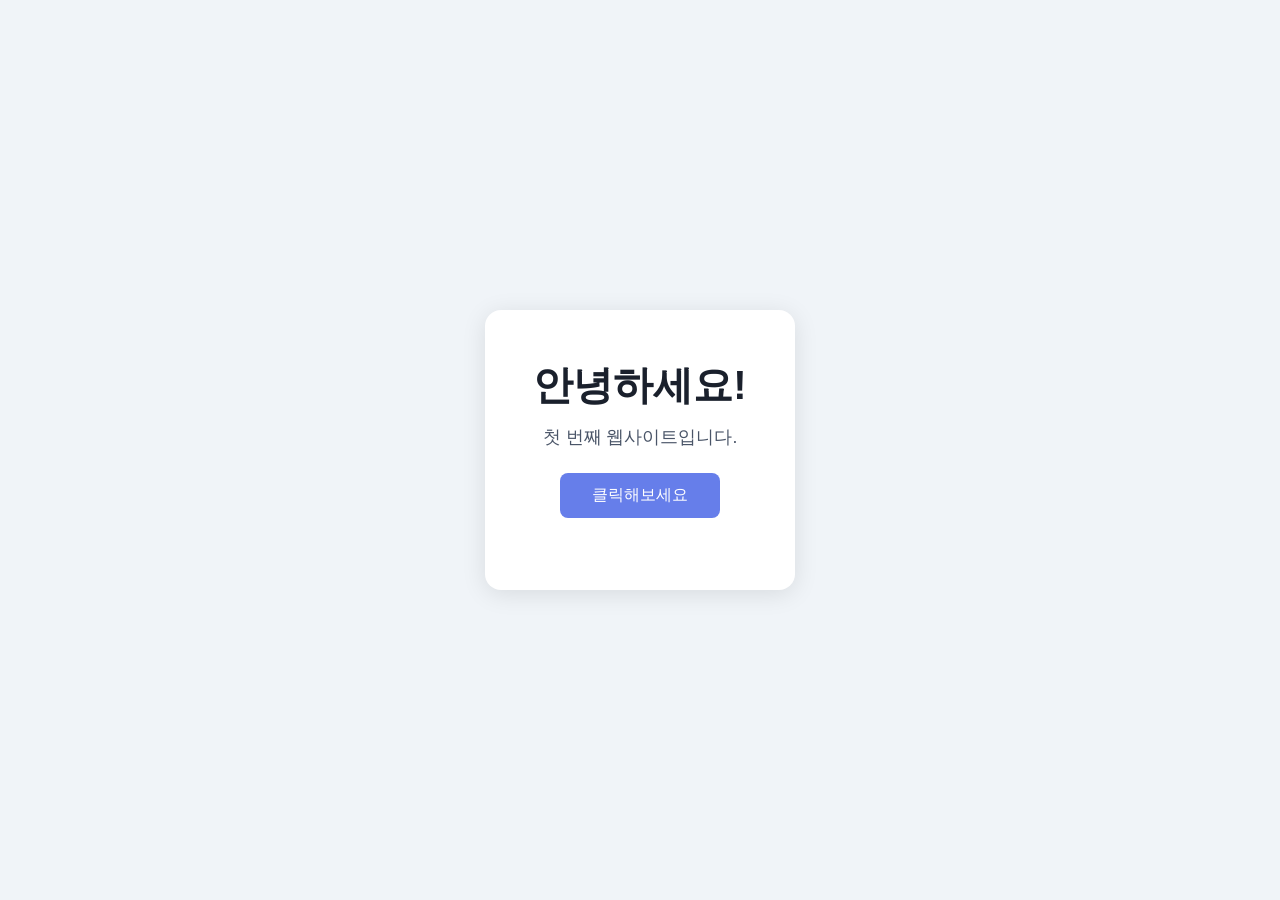
==== index.html @ b3fb1e87 "feat: 첫 번째 웹사이트 생성" ====
<!DOCTYPE html>
<html lang="ko">
<head>
  <meta charset="UTF-8" />
  <meta name="viewport" content="width=device-width, initial-scale=1.0" />
  <title>firstdemo</title>
  <link rel="stylesheet" href="style.css" />
</head>
<body>
  <div class="container">
    <h1>안녕하세요!</h1>
    <p>첫 번째 웹사이트입니다.</p>
    <button id="btn">클릭해보세요</button>
    <p id="message"></p>
  </div>
  <script src="script.js"></script>
</body>
</html>
---- style.css ----
* {
  margin: 0;
  padding: 0;
  box-sizing: border-box;
}

body {
  font-family: 'Segoe UI', sans-serif;
  background: #f0f4f8;
  display: flex;
  justify-content: center;
  align-items: center;
  min-height: 100vh;
}

.container {
  background: white;
  padding: 48px;
  border-radius: 16px;
  box-shadow: 0 4px 24px rgba(0, 0, 0, 0.1);
  text-align: center;
}

h1 {
  font-size: 2.5rem;
  color: #1a202c;
  margin-bottom: 12px;
}

p {
  font-size: 1.1rem;
  color: #4a5568;
  margin-bottom: 24px;
}

button {
  background: #667eea;
  color: white;
  border: none;
  padding: 12px 32px;
  border-radius: 8px;
  font-size: 1rem;
  cursor: pointer;
  transition: background 0.2s;
}

button:hover {
  background: #5a67d8;
}

#message {
  margin-top: 20px;
  font-weight: bold;
  color: #667eea;
}
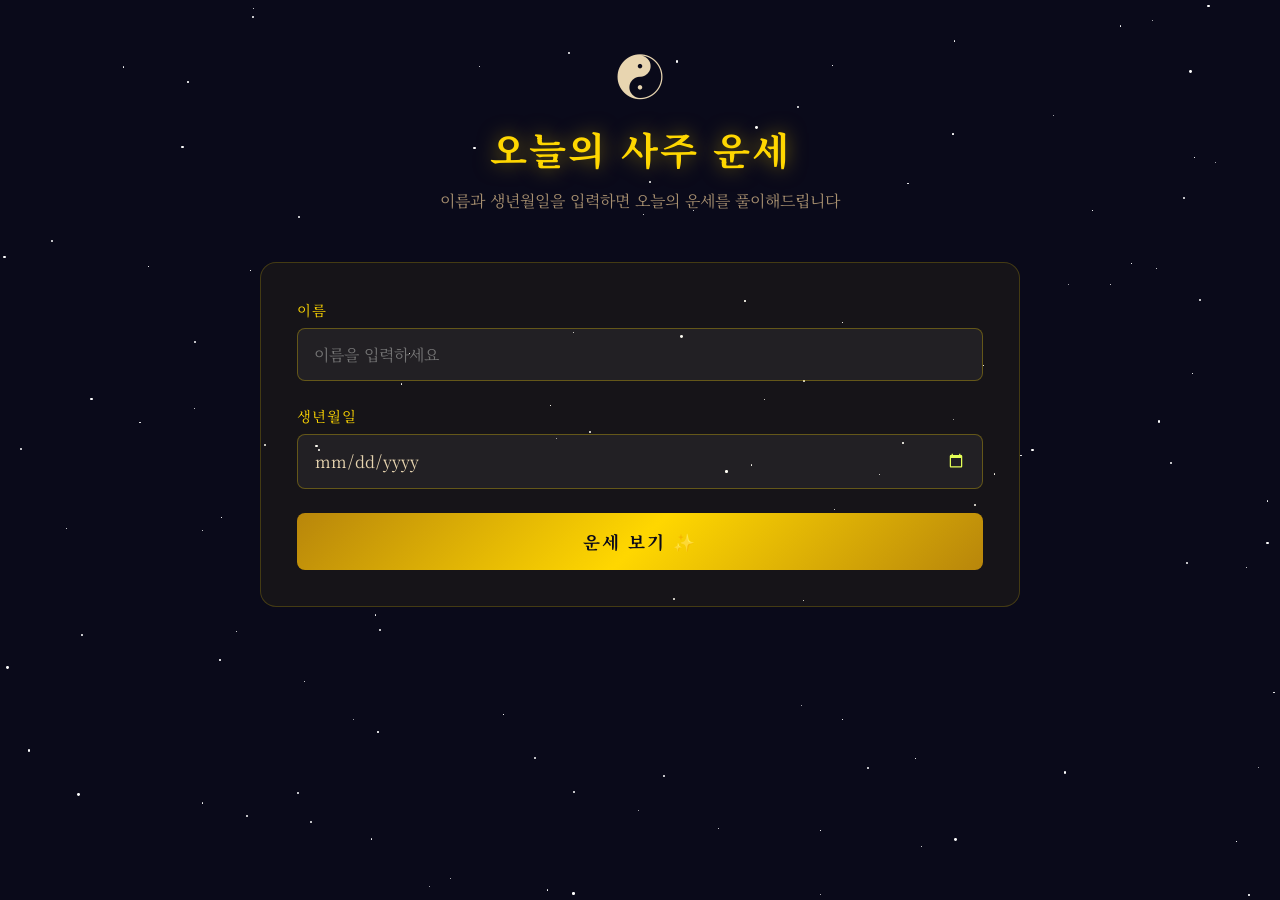
==== commit f41870d5: "feat: 사주 운세 사이트로 변환" ====
--- a/index.html
+++ b/index.html
@@ -3,16 +3,78 @@
 <head>
   <meta charset="UTF-8" />
   <meta name="viewport" content="width=device-width, initial-scale=1.0" />
-  <title>firstdemo</title>
+  <title>오늘의 사주 운세</title>
   <link rel="stylesheet" href="style.css" />
 </head>
 <body>
+  <div class="stars" id="stars"></div>
+
   <div class="container">
-    <h1>안녕하세요!</h1>
-    <p>첫 번째 웹사이트입니다.</p>
-    <button id="btn">클릭해보세요</button>
-    <p id="message"></p>
+    <header>
+      <div class="title-symbol">☯</div>
+      <h1>오늘의 사주 운세</h1>
+      <p class="subtitle">이름과 생년월일을 입력하면 오늘의 운세를 풀이해드립니다</p>
+    </header>
+
+    <section class="form-section">
+      <div class="input-group">
+        <label for="name">이름</label>
+        <input type="text" id="name" placeholder="이름을 입력하세요" maxlength="10" />
+      </div>
+      <div class="input-group">
+        <label for="birthdate">생년월일</label>
+        <input type="date" id="birthdate" />
+      </div>
+      <button id="fortune-btn">운세 보기 ✨</button>
+    </section>
+
+    <section class="result-section" id="result" style="display:none;">
+      <div class="saju-info" id="saju-info"></div>
+      <h2 class="result-title" id="result-title"></h2>
+
+      <div class="fortune-grid">
+        <div class="fortune-card" id="card-total">
+          <div class="card-icon">🌟</div>
+          <div class="card-label">총운</div>
+          <div class="card-stars" id="stars-total"></div>
+          <div class="card-text" id="text-total"></div>
+        </div>
+        <div class="fortune-card" id="card-wealth">
+          <div class="card-icon">💰</div>
+          <div class="card-label">재물운</div>
+          <div class="card-stars" id="stars-wealth"></div>
+          <div class="card-text" id="text-wealth"></div>
+        </div>
+        <div class="fortune-card" id="card-love">
+          <div class="card-icon">💕</div>
+          <div class="card-label">애정운</div>
+          <div class="card-stars" id="stars-love"></div>
+          <div class="card-text" id="text-love"></div>
+        </div>
+        <div class="fortune-card" id="card-health">
+          <div class="card-icon">🌿</div>
+          <div class="card-label">건강운</div>
+          <div class="card-stars" id="stars-health"></div>
+          <div class="card-text" id="text-health"></div>
+        </div>
+        <div class="fortune-card" id="card-work">
+          <div class="card-icon">💼</div>
+          <div class="card-label">직업운</div>
+          <div class="card-stars" id="stars-work"></div>
+          <div class="card-text" id="text-work"></div>
+        </div>
+        <div class="fortune-card" id="card-lucky">
+          <div class="card-icon">🍀</div>
+          <div class="card-label">행운 정보</div>
+          <div class="card-text" id="text-lucky"></div>
+        </div>
+      </div>
+
+      <div class="advice-box" id="advice-box"></div>
+      <button class="retry-btn" id="retry-btn">다시 보기</button>
+    </section>
   </div>
+
   <script src="script.js"></script>
 </body>
 </html>
--- a/style.css
+++ b/style.css
@@ -1,3 +1,5 @@
+@import url('https://fonts.googleapis.com/css2?family=Noto+Serif+KR:wght@400;600;700&display=swap');
+
 * {
   margin: 0;
   padding: 0;
@@ -5,51 +7,266 @@
 }
 
 body {
-  font-family: 'Segoe UI', sans-serif;
-  background: #f0f4f8;
-  display: flex;
-  justify-content: center;
-  align-items: center;
+  font-family: 'Noto Serif KR', serif;
+  background: #0a0a1a;
+  color: #e8d5b0;
   min-height: 100vh;
+  overflow-x: hidden;
+}
+
+/* 별 배경 */
+.stars {
+  position: fixed;
+  top: 0; left: 0;
+  width: 100%; height: 100%;
+  pointer-events: none;
+  z-index: 0;
+}
+
+.star {
+  position: absolute;
+  background: white;
+  border-radius: 50%;
+  animation: twinkle var(--duration) infinite alternate;
+}
+
+@keyframes twinkle {
+  from { opacity: 0.2; transform: scale(0.8); }
+  to   { opacity: 1;   transform: scale(1.2); }
 }
 
 .container {
-  background: white;
-  padding: 48px;
+  position: relative;
+  z-index: 1;
+  max-width: 800px;
+  margin: 0 auto;
+  padding: 40px 20px 60px;
+}
+
+/* 헤더 */
+header {
+  text-align: center;
+  margin-bottom: 48px;
+}
+
+.title-symbol {
+  font-size: 3rem;
+  margin-bottom: 12px;
+  animation: rotate 10s linear infinite;
+}
+
+@keyframes rotate {
+  from { transform: rotate(0deg); }
+  to   { transform: rotate(360deg); }
+}
+
+h1 {
+  font-size: 2.4rem;
+  font-weight: 700;
+  color: #ffd700;
+  text-shadow: 0 0 20px rgba(255, 215, 0, 0.5);
+  margin-bottom: 12px;
+  letter-spacing: 2px;
+}
+
+.subtitle {
+  color: #a89070;
+  font-size: 1rem;
+  line-height: 1.6;
+}
+
+/* 입력 폼 */
+.form-section {
+  background: rgba(255, 215, 0, 0.05);
+  border: 1px solid rgba(255, 215, 0, 0.2);
   border-radius: 16px;
-  box-shadow: 0 4px 24px rgba(0, 0, 0, 0.1);
-  text-align: center;
-}
-
-h1 {
-  font-size: 2.5rem;
-  color: #1a202c;
+  padding: 36px;
+  margin-bottom: 40px;
+}
+
+.input-group {
+  margin-bottom: 24px;
+}
+
+label {
+  display: block;
+  color: #ffd700;
+  font-size: 0.9rem;
+  margin-bottom: 8px;
+  letter-spacing: 1px;
+}
+
+input {
+  width: 100%;
+  background: rgba(255, 255, 255, 0.05);
+  border: 1px solid rgba(255, 215, 0, 0.3);
+  border-radius: 8px;
+  padding: 14px 16px;
+  color: #e8d5b0;
+  font-size: 1rem;
+  font-family: inherit;
+  transition: border-color 0.2s;
+}
+
+input:focus {
+  outline: none;
+  border-color: #ffd700;
+  background: rgba(255, 215, 0, 0.08);
+}
+
+input[type="date"]::-webkit-calendar-picker-indicator {
+  filter: invert(0.8) sepia(1) saturate(3) hue-rotate(10deg);
+  cursor: pointer;
+}
+
+button#fortune-btn {
+  width: 100%;
+  padding: 16px;
+  background: linear-gradient(135deg, #b8860b, #ffd700, #b8860b);
+  border: none;
+  border-radius: 8px;
+  color: #0a0a1a;
+  font-size: 1.1rem;
+  font-weight: 700;
+  font-family: inherit;
+  cursor: pointer;
+  letter-spacing: 2px;
+  transition: opacity 0.2s, transform 0.1s;
+}
+
+button#fortune-btn:hover {
+  opacity: 0.9;
+  transform: translateY(-1px);
+}
+
+button#fortune-btn:active {
+  transform: translateY(0);
+}
+
+/* 결과 섹션 */
+.result-section {
+  animation: fadeIn 0.6s ease;
+}
+
+@keyframes fadeIn {
+  from { opacity: 0; transform: translateY(20px); }
+  to   { opacity: 1; transform: translateY(0); }
+}
+
+.saju-info {
+  text-align: center;
+  background: rgba(255, 215, 0, 0.08);
+  border: 1px solid rgba(255, 215, 0, 0.2);
+  border-radius: 12px;
+  padding: 16px 24px;
+  margin-bottom: 24px;
+  color: #ffd700;
+  font-size: 1rem;
+  letter-spacing: 1px;
+  line-height: 1.8;
+}
+
+.result-title {
+  text-align: center;
+  font-size: 1.6rem;
+  color: #ffd700;
+  margin-bottom: 32px;
+  text-shadow: 0 0 10px rgba(255, 215, 0, 0.3);
+}
+
+/* 운세 카드 그리드 */
+.fortune-grid {
+  display: grid;
+  grid-template-columns: repeat(auto-fill, minmax(220px, 1fr));
+  gap: 16px;
+  margin-bottom: 32px;
+}
+
+.fortune-card {
+  background: rgba(255, 255, 255, 0.04);
+  border: 1px solid rgba(255, 215, 0, 0.15);
+  border-radius: 12px;
+  padding: 24px 20px;
+  text-align: center;
+  transition: transform 0.2s, border-color 0.2s;
+  animation: cardIn 0.5s ease both;
+}
+
+.fortune-card:hover {
+  transform: translateY(-3px);
+  border-color: rgba(255, 215, 0, 0.4);
+}
+
+@keyframes cardIn {
+  from { opacity: 0; transform: translateY(16px); }
+  to   { opacity: 1; transform: translateY(0); }
+}
+
+.fortune-card:nth-child(1) { animation-delay: 0.1s; }
+.fortune-card:nth-child(2) { animation-delay: 0.2s; }
+.fortune-card:nth-child(3) { animation-delay: 0.3s; }
+.fortune-card:nth-child(4) { animation-delay: 0.4s; }
+.fortune-card:nth-child(5) { animation-delay: 0.5s; }
+.fortune-card:nth-child(6) { animation-delay: 0.6s; }
+
+.card-icon {
+  font-size: 2rem;
+  margin-bottom: 8px;
+}
+
+.card-label {
+  color: #ffd700;
+  font-size: 0.85rem;
+  letter-spacing: 2px;
+  margin-bottom: 8px;
+}
+
+.card-stars {
   margin-bottom: 12px;
-}
-
-p {
-  font-size: 1.1rem;
-  color: #4a5568;
-  margin-bottom: 24px;
-}
-
-button {
-  background: #667eea;
-  color: white;
-  border: none;
-  padding: 12px 32px;
-  border-radius: 8px;
-  font-size: 1rem;
+  font-size: 1rem;
+  letter-spacing: 2px;
+}
+
+.card-text {
+  color: #c8b89a;
+  font-size: 0.88rem;
+  line-height: 1.7;
+}
+
+/* 조언 박스 */
+.advice-box {
+  background: rgba(255, 215, 0, 0.06);
+  border-left: 3px solid #ffd700;
+  border-radius: 8px;
+  padding: 20px 24px;
+  margin-bottom: 32px;
+  color: #d4b896;
+  line-height: 1.9;
+  font-size: 0.95rem;
+}
+
+.retry-btn {
+  display: block;
+  margin: 0 auto;
+  padding: 12px 40px;
+  background: transparent;
+  border: 1px solid rgba(255, 215, 0, 0.4);
+  border-radius: 8px;
+  color: #ffd700;
+  font-size: 0.95rem;
+  font-family: inherit;
   cursor: pointer;
+  letter-spacing: 1px;
   transition: background 0.2s;
 }
 
-button:hover {
-  background: #5a67d8;
-}
-
-#message {
-  margin-top: 20px;
-  font-weight: bold;
-  color: #667eea;
-}
+.retry-btn:hover {
+  background: rgba(255, 215, 0, 0.1);
+}
+
+/* 반응형 */
+@media (max-width: 480px) {
+  h1 { font-size: 1.8rem; }
+  .form-section { padding: 24px; }
+  .fortune-grid { grid-template-columns: 1fr 1fr; }
+}
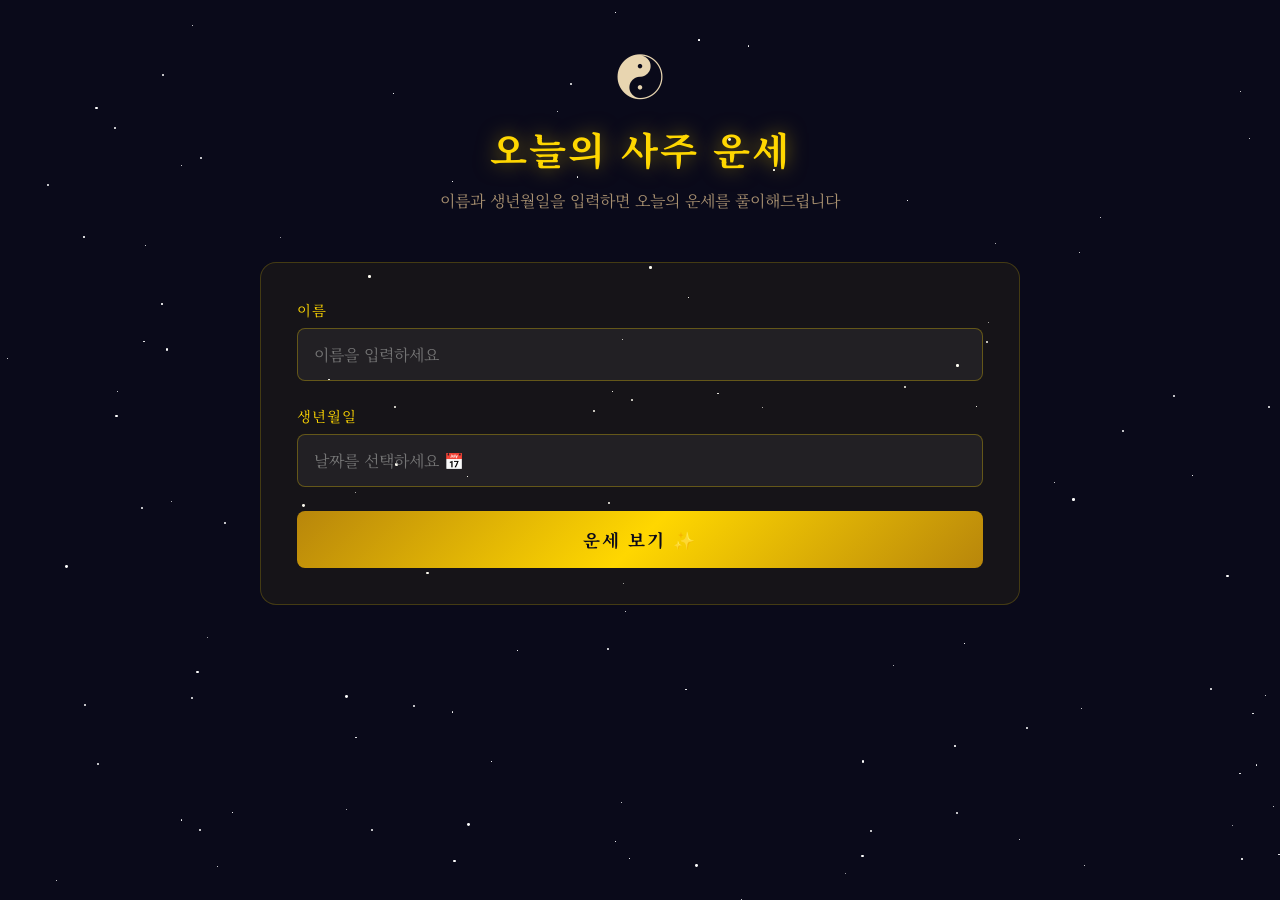
==== commit b5a3927b: "feat: 커스텀 달력 날짜 피커 추가" ====
--- a/index.html
+++ b/index.html
@@ -22,8 +22,22 @@
         <input type="text" id="name" placeholder="이름을 입력하세요" maxlength="10" />
       </div>
       <div class="input-group">
-        <label for="birthdate">생년월일</label>
-        <input type="date" id="birthdate" />
+        <label>생년월일</label>
+        <div class="date-picker-wrapper">
+          <input type="text" id="birthdate-display" placeholder="날짜를 선택하세요 📅" readonly />
+          <input type="hidden" id="birthdate" />
+          <div class="calendar-popup" id="calendar-popup">
+            <div class="cal-header">
+              <button class="cal-nav" id="cal-prev">‹</button>
+              <div class="cal-title">
+                <button class="cal-year-btn" id="cal-year-btn"></button>
+                <button class="cal-month-btn" id="cal-month-btn"></button>
+              </div>
+              <button class="cal-nav" id="cal-next">›</button>
+            </div>
+            <div class="cal-body" id="cal-body"></div>
+          </div>
+        </div>
       </div>
       <button id="fortune-btn">운세 보기 ✨</button>
     </section>
--- a/style.css
+++ b/style.css
@@ -264,6 +264,210 @@
   background: rgba(255, 215, 0, 0.1);
 }
 
+/* ── 커스텀 달력 ─────────────────────────────── */
+.date-picker-wrapper {
+  position: relative;
+}
+
+#birthdate-display {
+  cursor: pointer;
+}
+
+#birthdate-display:hover {
+  border-color: #ffd700;
+}
+
+.calendar-popup {
+  display: none;
+  position: absolute;
+  top: calc(100% + 8px);
+  left: 0;
+  z-index: 100;
+  width: 100%;
+  max-width: 320px;
+  background: #12122a;
+  border: 1px solid rgba(255, 215, 0, 0.4);
+  border-radius: 12px;
+  padding: 16px;
+  box-shadow: 0 8px 32px rgba(0, 0, 0, 0.6);
+  animation: calIn 0.2s ease;
+}
+
+.calendar-popup.open {
+  display: block;
+}
+
+@keyframes calIn {
+  from { opacity: 0; transform: translateY(-8px); }
+  to   { opacity: 1; transform: translateY(0); }
+}
+
+.cal-header {
+  display: flex;
+  align-items: center;
+  justify-content: space-between;
+  margin-bottom: 14px;
+}
+
+.cal-nav {
+  background: transparent;
+  border: 1px solid rgba(255, 215, 0, 0.3);
+  border-radius: 6px;
+  color: #ffd700;
+  font-size: 1.2rem;
+  width: 32px;
+  height: 32px;
+  cursor: pointer;
+  display: flex;
+  align-items: center;
+  justify-content: center;
+  transition: background 0.15s;
+  font-family: inherit;
+}
+
+.cal-nav:hover {
+  background: rgba(255, 215, 0, 0.15);
+}
+
+.cal-title {
+  display: flex;
+  gap: 6px;
+}
+
+.cal-year-btn,
+.cal-month-btn {
+  background: transparent;
+  border: 1px solid rgba(255, 215, 0, 0.25);
+  border-radius: 6px;
+  color: #ffd700;
+  font-size: 0.95rem;
+  font-weight: 700;
+  font-family: inherit;
+  padding: 4px 10px;
+  cursor: pointer;
+  transition: background 0.15s;
+}
+
+.cal-year-btn:hover,
+.cal-month-btn:hover {
+  background: rgba(255, 215, 0, 0.15);
+}
+
+/* 요일 헤더 */
+.cal-weekdays {
+  display: grid;
+  grid-template-columns: repeat(7, 1fr);
+  margin-bottom: 6px;
+}
+
+.cal-weekday {
+  text-align: center;
+  font-size: 0.75rem;
+  color: #a89070;
+  padding: 4px 0;
+}
+
+.cal-weekday:first-child { color: #ff7b7b; }
+.cal-weekday:last-child  { color: #7baeff; }
+
+/* 날짜 그리드 */
+.cal-days {
+  display: grid;
+  grid-template-columns: repeat(7, 1fr);
+  gap: 2px;
+}
+
+.cal-day {
+  text-align: center;
+  padding: 7px 2px;
+  border-radius: 6px;
+  font-size: 0.85rem;
+  cursor: pointer;
+  color: #e8d5b0;
+  transition: background 0.12s, color 0.12s;
+  border: none;
+  background: transparent;
+  font-family: inherit;
+}
+
+.cal-day:hover:not(.empty):not(.other-month) {
+  background: rgba(255, 215, 0, 0.15);
+}
+
+.cal-day.today {
+  border: 1px solid rgba(255, 215, 0, 0.4);
+}
+
+.cal-day.selected {
+  background: #ffd700;
+  color: #0a0a1a;
+  font-weight: 700;
+}
+
+.cal-day.other-month {
+  color: #444;
+  cursor: default;
+}
+
+.cal-day.empty {
+  cursor: default;
+}
+
+.cal-day.sun { color: #ff7b7b; }
+.cal-day.sat { color: #7baeff; }
+.cal-day.selected.sun,
+.cal-day.selected.sat { color: #0a0a1a; }
+
+/* 연도 선택 그리드 */
+.cal-year-grid,
+.cal-month-grid {
+  display: grid;
+  gap: 6px;
+}
+
+.cal-year-grid {
+  grid-template-columns: repeat(4, 1fr);
+}
+
+.cal-month-grid {
+  grid-template-columns: repeat(3, 1fr);
+}
+
+.cal-year-item,
+.cal-month-item {
+  text-align: center;
+  padding: 8px 4px;
+  border-radius: 6px;
+  font-size: 0.85rem;
+  cursor: pointer;
+  color: #e8d5b0;
+  border: none;
+  background: transparent;
+  font-family: inherit;
+  transition: background 0.12s;
+}
+
+.cal-year-item:hover,
+.cal-month-item:hover {
+  background: rgba(255, 215, 0, 0.15);
+}
+
+.cal-year-item.selected,
+.cal-month-item.selected {
+  background: #ffd700;
+  color: #0a0a1a;
+  font-weight: 700;
+}
+
+.cal-year-nav {
+  display: flex;
+  justify-content: space-between;
+  align-items: center;
+  margin-bottom: 10px;
+  color: #ffd700;
+  font-size: 0.9rem;
+}
+
 /* 반응형 */
 @media (max-width: 480px) {
   h1 { font-size: 1.8rem; }
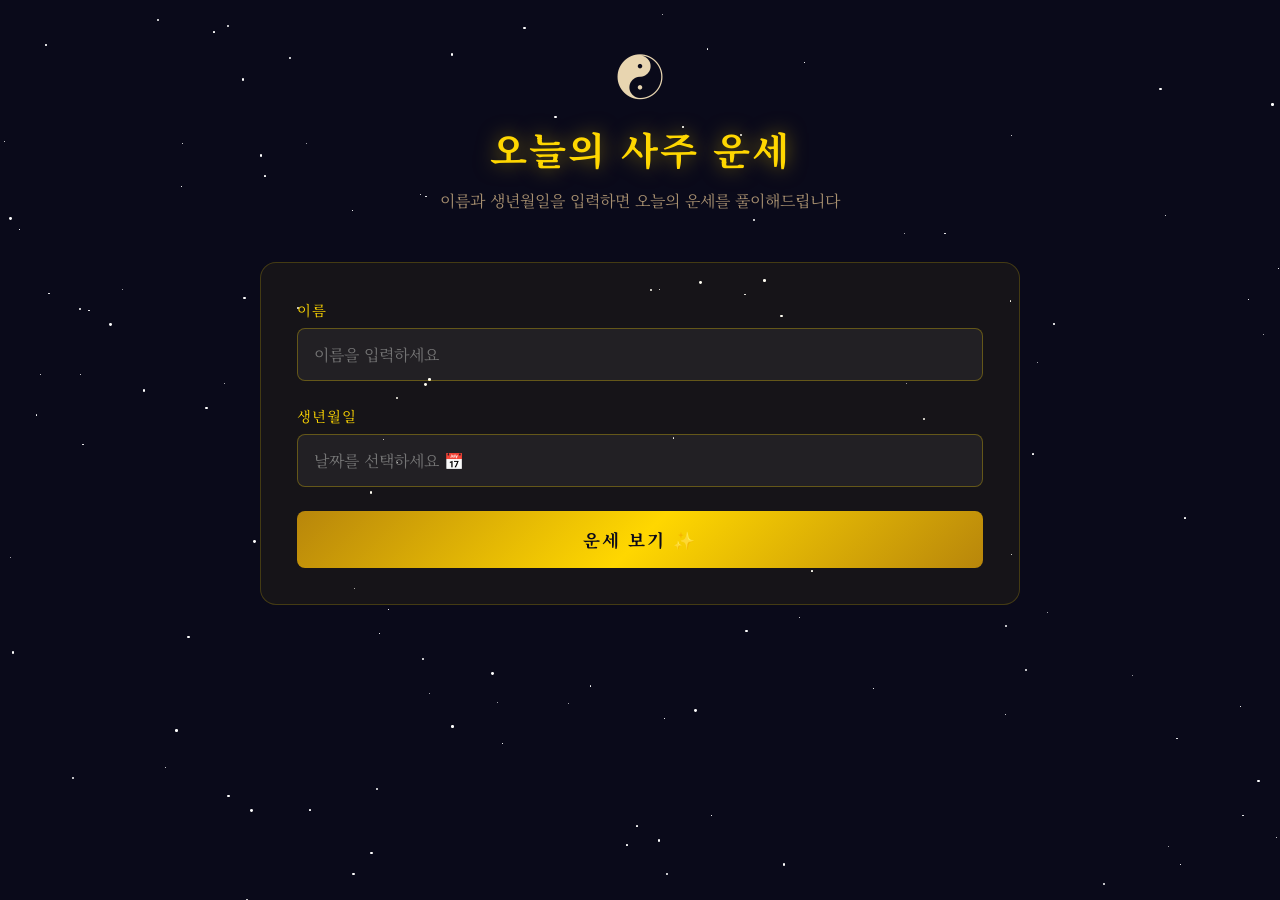
==== commit 92cb976b: "feat: 속도계 게이지 UI + 자세히보기 아코디언으로 결과 화면 개선" ====
--- a/index.html
+++ b/index.html
@@ -43,48 +43,21 @@
     </section>
 
     <section class="result-section" id="result" style="display:none;">
-      <div class="saju-info" id="saju-info"></div>
-      <h2 class="result-title" id="result-title"></h2>
+      <!-- 기본 정보 -->
+      <div class="result-header" id="result-header"></div>
 
-      <div class="fortune-grid">
-        <div class="fortune-card" id="card-total">
-          <div class="card-icon">🌟</div>
-          <div class="card-label">총운</div>
-          <div class="card-stars" id="stars-total"></div>
-          <div class="card-text" id="text-total"></div>
-        </div>
-        <div class="fortune-card" id="card-wealth">
-          <div class="card-icon">💰</div>
-          <div class="card-label">재물운</div>
-          <div class="card-stars" id="stars-wealth"></div>
-          <div class="card-text" id="text-wealth"></div>
-        </div>
-        <div class="fortune-card" id="card-love">
-          <div class="card-icon">💕</div>
-          <div class="card-label">애정운</div>
-          <div class="card-stars" id="stars-love"></div>
-          <div class="card-text" id="text-love"></div>
-        </div>
-        <div class="fortune-card" id="card-health">
-          <div class="card-icon">🌿</div>
-          <div class="card-label">건강운</div>
-          <div class="card-stars" id="stars-health"></div>
-          <div class="card-text" id="text-health"></div>
-        </div>
-        <div class="fortune-card" id="card-work">
-          <div class="card-icon">💼</div>
-          <div class="card-label">직업운</div>
-          <div class="card-stars" id="stars-work"></div>
-          <div class="card-text" id="text-work"></div>
-        </div>
-        <div class="fortune-card" id="card-lucky">
-          <div class="card-icon">🍀</div>
-          <div class="card-label">행운 정보</div>
-          <div class="card-text" id="text-lucky"></div>
-        </div>
-      </div>
+      <!-- 속도계 게이지 -->
+      <div class="gauge-grid" id="gauge-grid"></div>
 
-      <div class="advice-box" id="advice-box"></div>
+      <!-- 오늘의 조언 -->
+      <div class="advice-simple" id="advice-simple"></div>
+
+      <!-- 자세히 보기 -->
+      <details class="detail-section">
+        <summary class="detail-toggle">자세히 보기</summary>
+        <div class="detail-content" id="detail-content"></div>
+      </details>
+
       <button class="retry-btn" id="retry-btn">다시 보기</button>
     </section>
   </div>
--- a/style.css
+++ b/style.css
@@ -153,97 +153,200 @@
   to   { opacity: 1; transform: translateY(0); }
 }
 
-.saju-info {
-  text-align: center;
-  background: rgba(255, 215, 0, 0.08);
+/* 결과 헤더 */
+.result-header {
+  text-align: center;
+  background: rgba(255, 215, 0, 0.06);
   border: 1px solid rgba(255, 215, 0, 0.2);
   border-radius: 12px;
   padding: 16px 24px;
+  margin-bottom: 32px;
+  color: #ffd700;
+  font-size: 0.95rem;
+  letter-spacing: 1px;
+  line-height: 1.9;
+}
+
+/* ── 속도계 게이지 ───────────────────────── */
+.gauge-grid {
+  display: flex;
+  justify-content: center;
+  flex-wrap: wrap;
+  gap: 12px;
+  margin-bottom: 32px;
+}
+
+.gauge-item {
+  display: flex;
+  flex-direction: column;
+  align-items: center;
+  width: 130px;
+  animation: gaugeIn 0.5s ease both;
+}
+
+.gauge-item:nth-child(1) { animation-delay: 0.05s; }
+.gauge-item:nth-child(2) { animation-delay: 0.15s; }
+.gauge-item:nth-child(3) { animation-delay: 0.25s; }
+.gauge-item:nth-child(4) { animation-delay: 0.35s; }
+.gauge-item:nth-child(5) { animation-delay: 0.45s; }
+
+@keyframes gaugeIn {
+  from { opacity: 0; transform: translateY(12px); }
+  to   { opacity: 1; transform: translateY(0); }
+}
+
+.gauge-svg {
+  width: 100%;
+  overflow: visible;
+}
+
+.gauge-track {
+  fill: none;
+  stroke: #1e1e36;
+  stroke-width: 11;
+  stroke-linecap: round;
+}
+
+.gauge-fill {
+  fill: none;
+  stroke-width: 11;
+  stroke-linecap: round;
+  stroke-dashoffset: var(--offset);
+  stroke-dasharray: var(--dash) var(--total);
+  animation: gaugeFill 1s cubic-bezier(0.4,0,0.2,1) both;
+}
+
+@keyframes gaugeFill {
+  from { stroke-dasharray: 0 var(--total); }
+  to   { stroke-dasharray: var(--dash) var(--total); }
+}
+
+.gauge-level-text {
+  font-size: 13px;
+  font-weight: 700;
+  font-family: 'Noto Serif KR', serif;
+}
+
+.gauge-icon {
+  font-size: 1.3rem;
+  margin-top: -2px;
+}
+
+.gauge-label {
+  color: #a89070;
+  font-size: 0.78rem;
+  letter-spacing: 1px;
+  margin-top: 4px;
+}
+
+/* ── 간단 조언 ───────────────────────────── */
+.advice-simple {
+  background: rgba(255, 215, 0, 0.05);
+  border: 1px solid rgba(255, 215, 0, 0.18);
+  border-radius: 12px;
+  padding: 20px 28px;
   margin-bottom: 24px;
-  color: #ffd700;
-  font-size: 1rem;
-  letter-spacing: 1px;
-  line-height: 1.8;
-}
-
-.result-title {
-  text-align: center;
-  font-size: 1.6rem;
-  color: #ffd700;
-  margin-bottom: 32px;
-  text-shadow: 0 0 10px rgba(255, 215, 0, 0.3);
-}
-
-/* 운세 카드 그리드 */
-.fortune-grid {
-  display: grid;
-  grid-template-columns: repeat(auto-fill, minmax(220px, 1fr));
-  gap: 16px;
-  margin-bottom: 32px;
-}
-
-.fortune-card {
-  background: rgba(255, 255, 255, 0.04);
+  color: #d4c4a0;
+  font-size: 0.95rem;
+  line-height: 1.9;
+  text-align: center;
+}
+
+.advice-simple::before {
+  content: '📿 오늘의 조언';
+  display: block;
+  color: #ffd700;
+  font-size: 0.82rem;
+  letter-spacing: 2px;
+  margin-bottom: 10px;
+}
+
+/* ── 자세히 보기 ─────────────────────────── */
+.detail-section {
   border: 1px solid rgba(255, 215, 0, 0.15);
   border-radius: 12px;
-  padding: 24px 20px;
-  text-align: center;
-  transition: transform 0.2s, border-color 0.2s;
-  animation: cardIn 0.5s ease both;
-}
-
-.fortune-card:hover {
-  transform: translateY(-3px);
-  border-color: rgba(255, 215, 0, 0.4);
-}
-
-@keyframes cardIn {
-  from { opacity: 0; transform: translateY(16px); }
-  to   { opacity: 1; transform: translateY(0); }
-}
-
-.fortune-card:nth-child(1) { animation-delay: 0.1s; }
-.fortune-card:nth-child(2) { animation-delay: 0.2s; }
-.fortune-card:nth-child(3) { animation-delay: 0.3s; }
-.fortune-card:nth-child(4) { animation-delay: 0.4s; }
-.fortune-card:nth-child(5) { animation-delay: 0.5s; }
-.fortune-card:nth-child(6) { animation-delay: 0.6s; }
-
-.card-icon {
-  font-size: 2rem;
-  margin-bottom: 8px;
-}
-
-.card-label {
-  color: #ffd700;
-  font-size: 0.85rem;
+  margin-bottom: 28px;
+  overflow: hidden;
+}
+
+.detail-toggle {
+  width: 100%;
+  padding: 16px 24px;
+  cursor: pointer;
+  color: #ffd700;
+  font-size: 0.9rem;
+  letter-spacing: 2px;
+  font-family: inherit;
+  list-style: none;
+  display: flex;
+  align-items: center;
+  justify-content: center;
+  gap: 8px;
+  user-select: none;
+  transition: background 0.2s;
+}
+
+.detail-toggle:hover {
+  background: rgba(255, 215, 0, 0.05);
+}
+
+.detail-toggle::after {
+  content: '▼';
+  font-size: 0.7rem;
+  transition: transform 0.3s;
+}
+
+.detail-section[open] .detail-toggle::after {
+  transform: rotate(180deg);
+}
+
+/* webkit summary arrow 제거 */
+.detail-toggle::-webkit-details-marker { display: none; }
+
+.detail-content {
+  padding: 0 20px 20px;
+  display: grid;
+  grid-template-columns: repeat(auto-fill, minmax(200px, 1fr));
+  gap: 12px;
+}
+
+.detail-card {
+  background: rgba(255, 255, 255, 0.03);
+  border: 1px solid rgba(255, 215, 0, 0.1);
+  border-radius: 10px;
+  padding: 16px;
+  text-align: center;
+}
+
+.detail-card-icon { font-size: 1.6rem; margin-bottom: 6px; }
+.detail-card-label {
+  color: #ffd700;
+  font-size: 0.78rem;
   letter-spacing: 2px;
   margin-bottom: 8px;
 }
-
-.card-stars {
-  margin-bottom: 12px;
-  font-size: 1rem;
-  letter-spacing: 2px;
-}
-
-.card-text {
+.detail-card-text {
+  color: #b0a090;
+  font-size: 0.82rem;
+  line-height: 1.7;
+}
+
+.detail-lucky {
+  grid-column: 1 / -1;
+  background: rgba(255, 215, 0, 0.04);
+  border: 1px solid rgba(255, 215, 0, 0.15);
+  border-radius: 10px;
+  padding: 14px 20px;
+  display: flex;
+  justify-content: center;
+  gap: 32px;
+  flex-wrap: wrap;
   color: #c8b89a;
   font-size: 0.88rem;
-  line-height: 1.7;
-}
-
-/* 조언 박스 */
-.advice-box {
-  background: rgba(255, 215, 0, 0.06);
-  border-left: 3px solid #ffd700;
-  border-radius: 8px;
-  padding: 20px 24px;
-  margin-bottom: 32px;
-  color: #d4b896;
-  line-height: 1.9;
-  font-size: 0.95rem;
-}
+  line-height: 2;
+}
+
+.detail-lucky span { color: #ffd700; font-weight: 700; }
 
 .retry-btn {
   display: block;
@@ -472,5 +575,6 @@
 @media (max-width: 480px) {
   h1 { font-size: 1.8rem; }
   .form-section { padding: 24px; }
-  .fortune-grid { grid-template-columns: 1fr 1fr; }
-}
+  .gauge-item { width: 108px; }
+  .detail-content { grid-template-columns: 1fr 1fr; }
+}
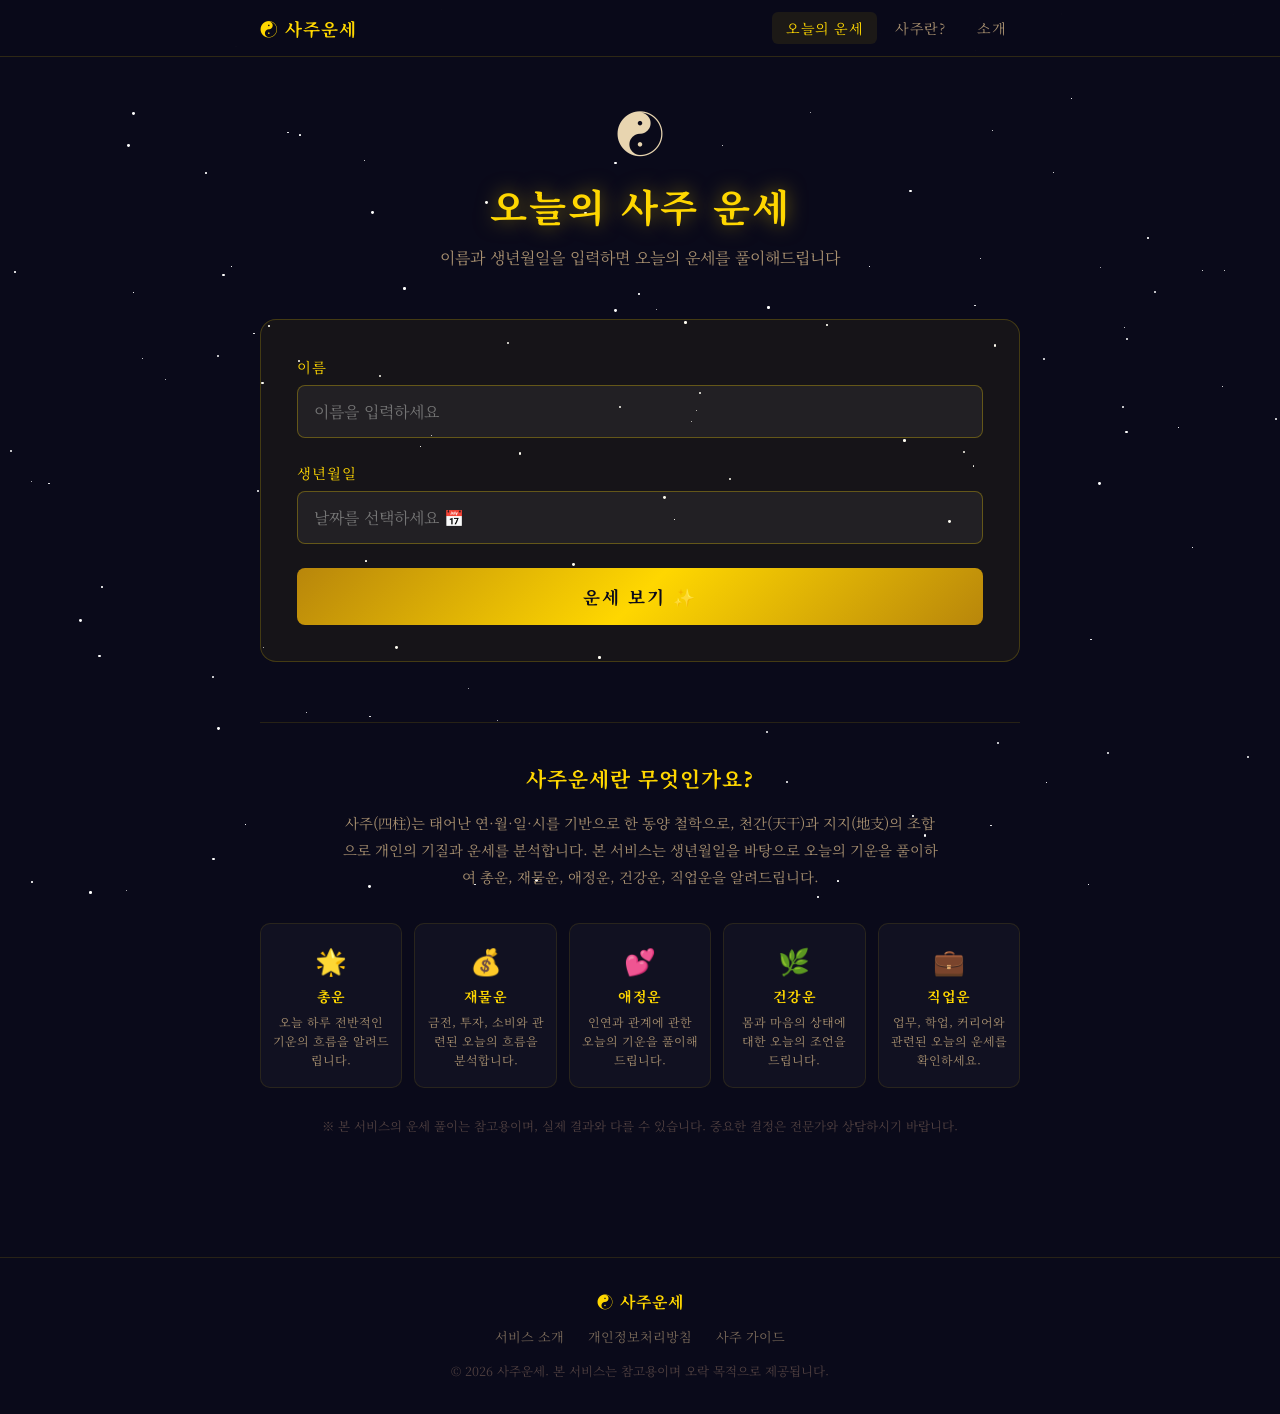
==== commit e53d274f: "feat: 애드센스 대비 콘텐츠 보강 — 네비게이션, 푸터, 개인정보처리방침, 소개, 사주가이드 페이지 추가 및 SEO 메타태그 적용" ====
--- a/index.html
+++ b/index.html
@@ -3,11 +3,28 @@
 <head>
   <meta charset="UTF-8" />
   <meta name="viewport" content="width=device-width, initial-scale=1.0" />
-  <title>오늘의 사주 운세</title>
+  <title>오늘의 사주 운세 — 이름과 생년월일로 보는 무료 사주풀이</title>
+  <meta name="description" content="이름과 생년월일을 입력하면 오늘의 사주 운세를 무료로 풀이해 드립니다. 총운, 재물운, 애정운, 건강운, 직업운을 한눈에 확인하세요." />
+  <meta name="keywords" content="사주, 사주풀이, 오늘의 운세, 무료 사주, 사주 보기, 생년월일 운세, 사주팔자, 오행, 천간지지" />
+  <meta name="robots" content="index, follow" />
+  <meta property="og:title" content="오늘의 사주 운세 — 무료 사주풀이" />
+  <meta property="og:description" content="이름과 생년월일로 오늘의 사주 운세를 무료로 확인하세요. 총운·재물·애정·건강·직업운 분석 제공." />
+  <meta property="og:type" content="website" />
   <link rel="stylesheet" href="style.css" />
 </head>
 <body>
   <div class="stars" id="stars"></div>
+
+  <nav class="site-nav">
+    <div class="nav-inner">
+      <a href="index.html" class="nav-logo">☯ 사주운세</a>
+      <div class="nav-links">
+        <a href="index.html" class="nav-link active">오늘의 운세</a>
+        <a href="saju-guide.html" class="nav-link">사주란?</a>
+        <a href="about.html" class="nav-link">소개</a>
+      </div>
+    </div>
+  </nav>
 
   <div class="container">
     <header>
@@ -43,24 +60,62 @@
     </section>
 
     <section class="result-section" id="result" style="display:none;">
-      <!-- 기본 정보 -->
       <div class="result-header" id="result-header"></div>
-
-      <!-- 속도계 게이지 -->
       <div class="gauge-grid" id="gauge-grid"></div>
-
-      <!-- 오늘의 조언 -->
       <div class="advice-simple" id="advice-simple"></div>
-
-      <!-- 자세히 보기 -->
       <details class="detail-section">
         <summary class="detail-toggle">자세히 보기</summary>
         <div class="detail-content" id="detail-content"></div>
       </details>
-
       <button class="retry-btn" id="retry-btn">다시 보기</button>
     </section>
+
+    <!-- 사이트 소개 콘텐츠 (SEO용) -->
+    <section class="info-section">
+      <h2 class="info-title">사주운세란 무엇인가요?</h2>
+      <p class="info-text">사주(四柱)는 태어난 연·월·일·시를 기반으로 한 동양 철학으로, 천간(天干)과 지지(地支)의 조합으로 개인의 기질과 운세를 분석합니다. 본 서비스는 생년월일을 바탕으로 오늘의 기운을 풀이하여 총운, 재물운, 애정운, 건강운, 직업운을 알려드립니다.</p>
+      <div class="info-grid">
+        <div class="info-card">
+          <div class="info-card-icon">🌟</div>
+          <h3>총운</h3>
+          <p>오늘 하루 전반적인 기운의 흐름을 알려드립니다.</p>
+        </div>
+        <div class="info-card">
+          <div class="info-card-icon">💰</div>
+          <h3>재물운</h3>
+          <p>금전, 투자, 소비와 관련된 오늘의 흐름을 분석합니다.</p>
+        </div>
+        <div class="info-card">
+          <div class="info-card-icon">💕</div>
+          <h3>애정운</h3>
+          <p>인연과 관계에 관한 오늘의 기운을 풀이해 드립니다.</p>
+        </div>
+        <div class="info-card">
+          <div class="info-card-icon">🌿</div>
+          <h3>건강운</h3>
+          <p>몸과 마음의 상태에 대한 오늘의 조언을 드립니다.</p>
+        </div>
+        <div class="info-card">
+          <div class="info-card-icon">💼</div>
+          <h3>직업운</h3>
+          <p>업무, 학업, 커리어와 관련된 오늘의 운세를 확인하세요.</p>
+        </div>
+      </div>
+      <p class="info-notice">※ 본 서비스의 운세 풀이는 참고용이며, 실제 결과와 다를 수 있습니다. 중요한 결정은 전문가와 상담하시기 바랍니다.</p>
+    </section>
   </div>
+
+  <footer class="site-footer">
+    <div class="footer-inner">
+      <p class="footer-logo">☯ 사주운세</p>
+      <div class="footer-links">
+        <a href="about.html">서비스 소개</a>
+        <a href="privacy.html">개인정보처리방침</a>
+        <a href="saju-guide.html">사주 가이드</a>
+      </div>
+      <p class="footer-copy">© 2026 사주운세. 본 서비스는 참고용이며 오락 목적으로 제공됩니다.</p>
+    </div>
+  </footer>
 
   <script src="script.js"></script>
 </body>
--- a/style.css
+++ b/style.css
@@ -571,6 +571,180 @@
   font-size: 0.9rem;
 }
 
+/* ── 자세히 보기 구분 제목 ──────────────────── */
+.detail-today-title,
+.detail-saju-title {
+  grid-column: 1 / -1;
+  color: #ffd700;
+  font-size: 0.78rem;
+  letter-spacing: 3px;
+  padding: 12px 0 4px;
+  border-bottom: 1px solid rgba(255, 215, 0, 0.15);
+  margin-bottom: 4px;
+}
+
+.detail-saju-title { margin-top: 8px; }
+
+/* ── 사주풀이 섹션 ───────────────────────────── */
+.saju-reading {
+  grid-column: 1 / -1;
+  display: flex;
+  flex-direction: column;
+  gap: 16px;
+}
+
+.sr-section {
+  background: rgba(255,255,255,0.03);
+  border: 1px solid rgba(255,215,0,0.1);
+  border-radius: 10px;
+  padding: 18px 20px;
+}
+
+.sr-title {
+  color: #ffd700;
+  font-size: 0.88rem;
+  letter-spacing: 1px;
+  margin-bottom: 10px;
+}
+
+.sr-desc {
+  color: #786858;
+  font-size: 0.78rem;
+  margin-bottom: 14px;
+}
+
+/* 사주 팔자표 */
+.saju-table-wrap {
+  display: flex;
+  gap: 8px;
+  justify-content: center;
+}
+
+.saju-col {
+  flex: 1;
+  max-width: 140px;
+  text-align: center;
+  background: rgba(255,215,0,0.04);
+  border: 1px solid rgba(255,215,0,0.12);
+  border-radius: 8px;
+  padding: 12px 8px;
+}
+
+.saju-col-label {
+  font-size: 0.7rem;
+  color: #786858;
+  margin-bottom: 10px;
+  letter-spacing: 0.5px;
+}
+
+.saju-stem {
+  font-size: 2rem;
+  font-weight: 700;
+  color: #ffd700;
+  line-height: 1;
+  margin-bottom: 6px;
+}
+
+.saju-branch {
+  font-size: 1.8rem;
+  font-weight: 700;
+  color: #c8b89a;
+  line-height: 1;
+  margin-bottom: 8px;
+}
+
+.saju-el {
+  font-size: 0.78rem;
+  letter-spacing: 1px;
+}
+
+/* 일간 분석 */
+.sr-personality {
+  color: #c8b89a;
+  font-size: 0.88rem;
+  line-height: 1.8;
+  margin-bottom: 12px;
+}
+
+.sr-tags {
+  display: flex;
+  gap: 8px;
+  flex-wrap: wrap;
+}
+
+.sr-tag {
+  font-size: 0.75rem;
+  padding: 4px 10px;
+  border-radius: 20px;
+  letter-spacing: 0.5px;
+}
+
+.sr-tag.good    { background: rgba(46,204,113,0.12); color: #2ecc71; border: 1px solid rgba(46,204,113,0.2); }
+.sr-tag.caution { background: rgba(231,76,60,0.1);   color: #e74c3c; border: 1px solid rgba(231,76,60,0.2); }
+
+/* 오행 균형 바 */
+.el-bars { display: flex; flex-direction: column; gap: 8px; margin-bottom: 12px; }
+
+.el-row {
+  display: flex;
+  align-items: center;
+  gap: 10px;
+}
+
+.el-name {
+  width: 36px;
+  font-size: 0.8rem;
+  color: #c8b89a;
+  flex-shrink: 0;
+}
+
+.el-bar-wrap {
+  flex: 1;
+  height: 8px;
+  background: #1e1e36;
+  border-radius: 4px;
+  overflow: hidden;
+}
+
+.el-bar {
+  height: 100%;
+  border-radius: 4px;
+  transition: width 0.8s cubic-bezier(0.4,0,0.2,1);
+}
+
+.el-cnt {
+  width: 16px;
+  font-size: 0.78rem;
+  color: #786858;
+  text-align: right;
+}
+
+.el-summary {
+  font-size: 0.82rem;
+  color: #a89070;
+  line-height: 1.7;
+}
+
+/* 종합 해석 */
+.sr-life {
+  color: #c8b89a;
+  font-size: 0.9rem;
+  line-height: 1.9;
+  margin-bottom: 12px;
+}
+
+.sr-tip {
+  background: rgba(255,215,0,0.05);
+  border-left: 2px solid rgba(255,215,0,0.3);
+  padding: 10px 14px;
+  font-size: 0.83rem;
+  color: #a89070;
+  border-radius: 0 6px 6px 0;
+  line-height: 1.7;
+}
+
+.sr-tip strong { color: #ffd700; }
+
 /* 반응형 */
 @media (max-width: 480px) {
   h1 { font-size: 1.8rem; }
@@ -578,3 +752,414 @@
   .gauge-item { width: 108px; }
   .detail-content { grid-template-columns: 1fr 1fr; }
 }
+
+/* ── 네비게이션 ─────────────────────────────── */
+.site-nav {
+  position: sticky;
+  top: 0;
+  z-index: 200;
+  background: rgba(10, 10, 26, 0.92);
+  backdrop-filter: blur(10px);
+  border-bottom: 1px solid rgba(255, 215, 0, 0.15);
+}
+
+.nav-inner {
+  max-width: 800px;
+  margin: 0 auto;
+  padding: 0 20px;
+  height: 56px;
+  display: flex;
+  align-items: center;
+  justify-content: space-between;
+}
+
+.nav-logo {
+  color: #ffd700;
+  font-size: 1.1rem;
+  font-weight: 700;
+  text-decoration: none;
+  letter-spacing: 1px;
+}
+
+.nav-links {
+  display: flex;
+  gap: 4px;
+}
+
+.nav-link {
+  color: #a89070;
+  text-decoration: none;
+  font-size: 0.88rem;
+  padding: 6px 14px;
+  border-radius: 6px;
+  transition: color 0.2s, background 0.2s;
+  letter-spacing: 0.5px;
+}
+
+.nav-link:hover,
+.nav-link.active {
+  color: #ffd700;
+  background: rgba(255, 215, 0, 0.08);
+}
+
+/* ── 푸터 ───────────────────────────────────── */
+.site-footer {
+  margin-top: 60px;
+  border-top: 1px solid rgba(255, 215, 0, 0.12);
+  padding: 32px 20px;
+}
+
+.footer-inner {
+  max-width: 800px;
+  margin: 0 auto;
+  text-align: center;
+}
+
+.footer-logo {
+  color: #ffd700;
+  font-size: 1rem;
+  font-weight: 700;
+  letter-spacing: 1px;
+  margin-bottom: 14px;
+}
+
+.footer-links {
+  display: flex;
+  justify-content: center;
+  gap: 24px;
+  flex-wrap: wrap;
+  margin-bottom: 16px;
+}
+
+.footer-links a {
+  color: #786858;
+  text-decoration: none;
+  font-size: 0.82rem;
+  transition: color 0.2s;
+}
+
+.footer-links a:hover {
+  color: #ffd700;
+}
+
+.footer-copy {
+  color: #504040;
+  font-size: 0.78rem;
+  line-height: 1.6;
+}
+
+/* ── 일반 페이지 콘텐츠 ──────────────────────── */
+.page-content {
+  max-width: 720px;
+  margin: 0 auto;
+  padding: 40px 0 60px;
+}
+
+.page-title {
+  font-size: 2rem;
+  color: #ffd700;
+  text-align: center;
+  margin-bottom: 12px;
+  letter-spacing: 1px;
+}
+
+.page-subtitle {
+  text-align: center;
+  color: #a89070;
+  font-size: 0.95rem;
+  margin-bottom: 48px;
+  line-height: 1.7;
+}
+
+.page-date {
+  text-align: center;
+  color: #786858;
+  font-size: 0.82rem;
+  margin-bottom: 40px;
+}
+
+/* ── 개인정보/소개 섹션 ──────────────────────── */
+.policy-section {
+  margin-bottom: 36px;
+}
+
+.policy-section h2 {
+  color: #ffd700;
+  font-size: 1.05rem;
+  margin-bottom: 12px;
+  letter-spacing: 0.5px;
+  padding-bottom: 8px;
+  border-bottom: 1px solid rgba(255, 215, 0, 0.12);
+}
+
+.policy-section p,
+.policy-section li {
+  color: #b0a090;
+  font-size: 0.9rem;
+  line-height: 1.9;
+  margin-bottom: 8px;
+}
+
+.policy-section ul {
+  padding-left: 20px;
+}
+
+.policy-section a {
+  color: #ffd700;
+  text-decoration: underline;
+  text-underline-offset: 3px;
+}
+
+/* ── 소개 페이지 ──────────────────────────────── */
+.about-hero {
+  text-align: center;
+  background: rgba(255, 215, 0, 0.04);
+  border: 1px solid rgba(255, 215, 0, 0.15);
+  border-radius: 16px;
+  padding: 36px 24px;
+  margin-bottom: 40px;
+  color: #c8b89a;
+  font-size: 0.95rem;
+  line-height: 1.9;
+}
+
+.about-grid {
+  display: grid;
+  grid-template-columns: repeat(auto-fill, minmax(200px, 1fr));
+  gap: 16px;
+  margin-bottom: 40px;
+}
+
+.about-card {
+  background: rgba(255, 255, 255, 0.03);
+  border: 1px solid rgba(255, 215, 0, 0.1);
+  border-radius: 12px;
+  padding: 24px 16px;
+  text-align: center;
+}
+
+.about-card-icon {
+  font-size: 2rem;
+  margin-bottom: 12px;
+}
+
+.about-card h3 {
+  color: #ffd700;
+  font-size: 0.95rem;
+  margin-bottom: 8px;
+  letter-spacing: 0.5px;
+}
+
+.about-card p {
+  color: #a89070;
+  font-size: 0.82rem;
+  line-height: 1.7;
+}
+
+/* ── 사주 가이드 페이지 ──────────────────────── */
+.guide-section {
+  margin-bottom: 48px;
+}
+
+.guide-section h2 {
+  color: #ffd700;
+  font-size: 1.15rem;
+  margin-bottom: 16px;
+  letter-spacing: 0.5px;
+  padding-bottom: 10px;
+  border-bottom: 1px solid rgba(255, 215, 0, 0.15);
+}
+
+.guide-section p {
+  color: #b0a090;
+  font-size: 0.9rem;
+  line-height: 1.9;
+  margin-bottom: 20px;
+}
+
+.guide-section strong {
+  color: #ffd700;
+}
+
+.guide-box {
+  display: flex;
+  gap: 12px;
+  flex-wrap: wrap;
+}
+
+.guide-pillar {
+  flex: 1;
+  min-width: 120px;
+  text-align: center;
+  background: rgba(255, 215, 0, 0.05);
+  border: 1px solid rgba(255, 215, 0, 0.15);
+  border-radius: 10px;
+  padding: 18px 12px;
+}
+
+.pillar-name {
+  color: #ffd700;
+  font-size: 0.88rem;
+  font-weight: 700;
+  margin-bottom: 8px;
+  letter-spacing: 0.5px;
+}
+
+.pillar-desc {
+  color: #a89070;
+  font-size: 0.78rem;
+  line-height: 1.7;
+}
+
+.stem-grid {
+  display: grid;
+  grid-template-columns: repeat(5, 1fr);
+  gap: 8px;
+}
+
+.stem-card {
+  background: rgba(255, 255, 255, 0.03);
+  border: 1px solid rgba(255, 215, 0, 0.08);
+  border-radius: 8px;
+  padding: 12px 6px;
+  text-align: center;
+  display: flex;
+  flex-direction: column;
+  gap: 4px;
+}
+
+.stem-char {
+  font-size: 0.95rem;
+  font-weight: 700;
+  color: var(--el-color);
+}
+
+.stem-el {
+  font-size: 0.72rem;
+  color: #786858;
+}
+
+.element-guide-grid {
+  display: flex;
+  gap: 12px;
+  flex-wrap: wrap;
+}
+
+.el-guide-card {
+  flex: 1;
+  min-width: 120px;
+  text-align: center;
+  background: rgba(255, 255, 255, 0.03);
+  border: 1px solid;
+  border-radius: 10px;
+  padding: 20px 12px;
+  opacity: 0.85;
+}
+
+.el-guide-icon {
+  font-size: 1.8rem;
+  margin-bottom: 8px;
+}
+
+.el-guide-card h3 {
+  font-size: 1rem;
+  font-weight: 700;
+  margin-bottom: 8px;
+}
+
+.el-guide-card p {
+  color: #a89070;
+  font-size: 0.78rem;
+  line-height: 1.7;
+  margin: 0;
+}
+
+/* ── 메인 페이지 정보 섹션 ──────────────────── */
+.info-section {
+  margin-top: 60px;
+  padding-top: 40px;
+  border-top: 1px solid rgba(255, 215, 0, 0.12);
+}
+
+.info-title {
+  font-size: 1.3rem;
+  color: #ffd700;
+  text-align: center;
+  margin-bottom: 16px;
+  letter-spacing: 1px;
+}
+
+.info-text {
+  color: #a89070;
+  font-size: 0.9rem;
+  line-height: 1.9;
+  text-align: center;
+  margin-bottom: 32px;
+  max-width: 600px;
+  margin-left: auto;
+  margin-right: auto;
+}
+
+.info-grid {
+  display: grid;
+  grid-template-columns: repeat(auto-fill, minmax(140px, 1fr));
+  gap: 12px;
+  margin-bottom: 28px;
+}
+
+.info-card {
+  background: rgba(255, 255, 255, 0.03);
+  border: 1px solid rgba(255, 215, 0, 0.1);
+  border-radius: 10px;
+  padding: 18px 12px;
+  text-align: center;
+}
+
+.info-card-icon { font-size: 1.6rem; margin-bottom: 8px; }
+
+.info-card h3 {
+  color: #ffd700;
+  font-size: 0.88rem;
+  margin-bottom: 6px;
+  letter-spacing: 0.5px;
+}
+
+.info-card p {
+  color: #a89070;
+  font-size: 0.75rem;
+  line-height: 1.6;
+}
+
+.info-notice {
+  color: #504040;
+  font-size: 0.78rem;
+  text-align: center;
+  line-height: 1.7;
+}
+
+/* ── CTA 버튼 ────────────────────────────────── */
+.cta-btn {
+  display: inline-block;
+  padding: 14px 40px;
+  background: linear-gradient(135deg, #b8860b, #ffd700, #b8860b);
+  border-radius: 8px;
+  color: #0a0a1a;
+  font-size: 1rem;
+  font-weight: 700;
+  text-decoration: none;
+  letter-spacing: 1px;
+  transition: opacity 0.2s, transform 0.1s;
+}
+
+.cta-btn:hover {
+  opacity: 0.9;
+  transform: translateY(-2px);
+}
+
+/* ── 반응형 추가 ──────────────────────────────── */
+@media (max-width: 480px) {
+  .nav-link { font-size: 0.78rem; padding: 6px 8px; }
+  .stem-grid { grid-template-columns: repeat(5, 1fr); }
+  .guide-box, .element-guide-grid { flex-direction: column; }
+  .about-grid { grid-template-columns: 1fr 1fr; }
+}
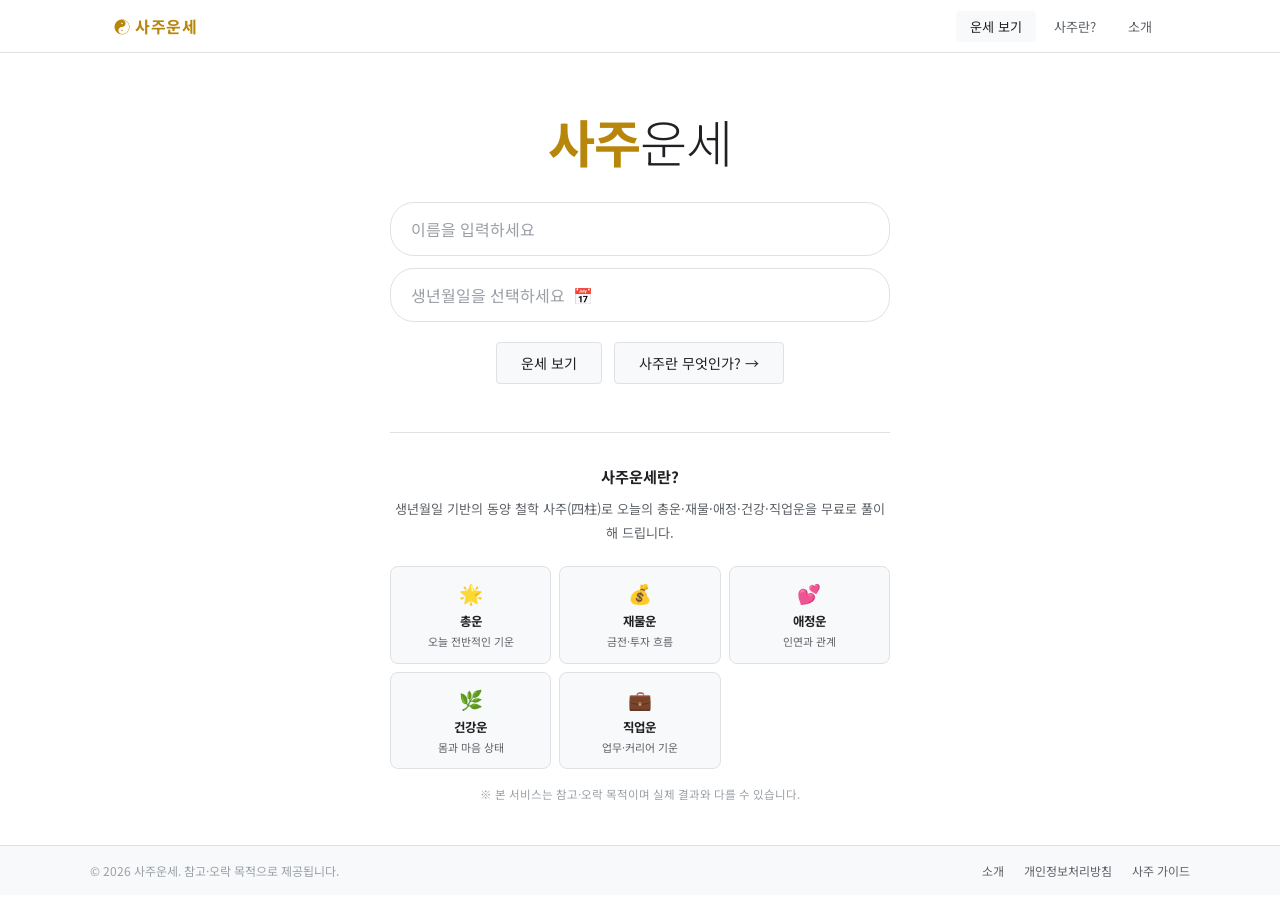
==== commit f67efdb3: "feat: 구글 스타일 디자인 리뉴얼 — 라이트 테마, Noto Sans KR, 한자 선택 패널, 사주가이드 Lucky 버튼 추가" ====
--- a/index.html
+++ b/index.html
@@ -8,40 +8,42 @@
   <meta name="keywords" content="사주, 사주풀이, 오늘의 운세, 무료 사주, 사주 보기, 생년월일 운세, 사주팔자, 오행, 천간지지" />
   <meta name="robots" content="index, follow" />
   <meta property="og:title" content="오늘의 사주 운세 — 무료 사주풀이" />
-  <meta property="og:description" content="이름과 생년월일로 오늘의 사주 운세를 무료로 확인하세요. 총운·재물·애정·건강·직업운 분석 제공." />
+  <meta property="og:description" content="이름과 생년월일로 오늘의 사주 운세를 무료로 확인하세요." />
   <meta property="og:type" content="website" />
   <link rel="stylesheet" href="style.css" />
 </head>
 <body>
-  <div class="stars" id="stars"></div>
 
   <nav class="site-nav">
     <div class="nav-inner">
       <a href="index.html" class="nav-logo">☯ 사주운세</a>
       <div class="nav-links">
-        <a href="index.html" class="nav-link active">오늘의 운세</a>
+        <a href="index.html" class="nav-link active">운세 보기</a>
         <a href="saju-guide.html" class="nav-link">사주란?</a>
         <a href="about.html" class="nav-link">소개</a>
       </div>
     </div>
   </nav>
 
-  <div class="container">
-    <header>
-      <div class="title-symbol">☯</div>
-      <h1>오늘의 사주 운세</h1>
-      <p class="subtitle">이름과 생년월일을 입력하면 오늘의 운세를 풀이해드립니다</p>
-    </header>
+  <!-- 메인 입력 화면 -->
+  <main class="google-main" id="main-form">
 
-    <section class="form-section">
-      <div class="input-group">
-        <label for="name">이름</label>
-        <input type="text" id="name" placeholder="이름을 입력하세요" maxlength="10" />
+    <div class="main-logo">사주<span>운세</span></div>
+
+    <div class="search-box">
+
+      <!-- 이름 입력 -->
+      <div class="input-wrap">
+        <input class="g-input" type="text" id="name"
+          placeholder="이름을 입력하세요" maxlength="10" autocomplete="off" />
+        <div class="hanja-panel" id="hanja-panel"></div>
       </div>
-      <div class="input-group">
-        <label>생년월일</label>
+
+      <!-- 생년월일 입력 -->
+      <div class="input-wrap">
         <div class="date-picker-wrapper">
-          <input type="text" id="birthdate-display" placeholder="날짜를 선택하세요 📅" readonly />
+          <input class="g-input" type="text" id="birthdate-display"
+            placeholder="생년월일을 선택하세요  📅" readonly />
           <input type="hidden" id="birthdate" />
           <div class="calendar-popup" id="calendar-popup">
             <div class="cal-header">
@@ -56,64 +58,51 @@
           </div>
         </div>
       </div>
-      <button id="fortune-btn">운세 보기 ✨</button>
+
+      <!-- 버튼 행 -->
+      <div class="btn-row">
+        <button class="btn-primary" id="fortune-btn">운세 보기</button>
+        <a class="btn-lucky" href="saju-guide.html">사주란 무엇인가? →</a>
+      </div>
+
+    </div>
+
+    <!-- 서비스 소개 (SEO) -->
+    <section class="info-section">
+      <h2 class="info-title">사주운세란?</h2>
+      <p class="info-text">생년월일 기반의 동양 철학 사주(四柱)로 오늘의 총운·재물·애정·건강·직업운을 무료로 풀이해 드립니다.</p>
+      <div class="info-grid">
+        <div class="info-card"><div class="info-card-icon">🌟</div><h3>총운</h3><p>오늘 전반적인 기운</p></div>
+        <div class="info-card"><div class="info-card-icon">💰</div><h3>재물운</h3><p>금전·투자 흐름</p></div>
+        <div class="info-card"><div class="info-card-icon">💕</div><h3>애정운</h3><p>인연과 관계</p></div>
+        <div class="info-card"><div class="info-card-icon">🌿</div><h3>건강운</h3><p>몸과 마음 상태</p></div>
+        <div class="info-card"><div class="info-card-icon">💼</div><h3>직업운</h3><p>업무·커리어 기운</p></div>
+      </div>
+      <p class="info-notice">※ 본 서비스는 참고·오락 목적이며 실제 결과와 다를 수 있습니다.</p>
     </section>
 
-    <section class="result-section" id="result" style="display:none;">
-      <div class="result-header" id="result-header"></div>
-      <div class="gauge-grid" id="gauge-grid"></div>
-      <div class="advice-simple" id="advice-simple"></div>
-      <details class="detail-section">
-        <summary class="detail-toggle">자세히 보기</summary>
-        <div class="detail-content" id="detail-content"></div>
-      </details>
-      <button class="retry-btn" id="retry-btn">다시 보기</button>
-    </section>
+  </main>
 
-    <!-- 사이트 소개 콘텐츠 (SEO용) -->
-    <section class="info-section">
-      <h2 class="info-title">사주운세란 무엇인가요?</h2>
-      <p class="info-text">사주(四柱)는 태어난 연·월·일·시를 기반으로 한 동양 철학으로, 천간(天干)과 지지(地支)의 조합으로 개인의 기질과 운세를 분석합니다. 본 서비스는 생년월일을 바탕으로 오늘의 기운을 풀이하여 총운, 재물운, 애정운, 건강운, 직업운을 알려드립니다.</p>
-      <div class="info-grid">
-        <div class="info-card">
-          <div class="info-card-icon">🌟</div>
-          <h3>총운</h3>
-          <p>오늘 하루 전반적인 기운의 흐름을 알려드립니다.</p>
-        </div>
-        <div class="info-card">
-          <div class="info-card-icon">💰</div>
-          <h3>재물운</h3>
-          <p>금전, 투자, 소비와 관련된 오늘의 흐름을 분석합니다.</p>
-        </div>
-        <div class="info-card">
-          <div class="info-card-icon">💕</div>
-          <h3>애정운</h3>
-          <p>인연과 관계에 관한 오늘의 기운을 풀이해 드립니다.</p>
-        </div>
-        <div class="info-card">
-          <div class="info-card-icon">🌿</div>
-          <h3>건강운</h3>
-          <p>몸과 마음의 상태에 대한 오늘의 조언을 드립니다.</p>
-        </div>
-        <div class="info-card">
-          <div class="info-card-icon">💼</div>
-          <h3>직업운</h3>
-          <p>업무, 학업, 커리어와 관련된 오늘의 운세를 확인하세요.</p>
-        </div>
-      </div>
-      <p class="info-notice">※ 본 서비스의 운세 풀이는 참고용이며, 실제 결과와 다를 수 있습니다. 중요한 결정은 전문가와 상담하시기 바랍니다.</p>
-    </section>
-  </div>
+  <!-- 결과 화면 -->
+  <section class="result-section" id="result" style="display:none;">
+    <div class="result-header" id="result-header"></div>
+    <div class="gauge-grid" id="gauge-grid"></div>
+    <div class="advice-simple" id="advice-simple"></div>
+    <details class="detail-section">
+      <summary class="detail-toggle">자세히 보기</summary>
+      <div class="detail-content" id="detail-content"></div>
+    </details>
+    <button class="retry-btn" id="retry-btn">다시 보기</button>
+  </section>
 
   <footer class="site-footer">
     <div class="footer-inner">
-      <p class="footer-logo">☯ 사주운세</p>
+      <p class="footer-copy">© 2026 사주운세. 참고·오락 목적으로 제공됩니다.</p>
       <div class="footer-links">
-        <a href="about.html">서비스 소개</a>
+        <a href="about.html">소개</a>
         <a href="privacy.html">개인정보처리방침</a>
         <a href="saju-guide.html">사주 가이드</a>
       </div>
-      <p class="footer-copy">© 2026 사주운세. 본 서비스는 참고용이며 오락 목적으로 제공됩니다.</p>
     </div>
   </footer>
 
--- a/style.css
+++ b/style.css
@@ -1,1165 +1,506 @@
-@import url('https://fonts.googleapis.com/css2?family=Noto+Serif+KR:wght@400;600;700&display=swap');
-
-* {
-  margin: 0;
-  padding: 0;
-  box-sizing: border-box;
-}
+@import url('https://fonts.googleapis.com/css2?family=Noto+Sans+KR:wght@300;400;500;700&display=swap');
+
+:root {
+  --bg:           #ffffff;
+  --bg-subtle:    #f8f9fa;
+  --bg-gold:      #fffbf2;
+  --text:         #202124;
+  --text-muted:   #5f6368;
+  --text-light:   #9aa0a6;
+  --border:       #dfe1e5;
+  --border-focus: #b8860b;
+  --gold:         #b8860b;
+  --gold-light:   #fef3d0;
+  --shadow:       0 1px 6px rgba(32,33,36,.18);
+  --shadow-hover: 0 2px 8px rgba(32,33,36,.28);
+  --radius-sm:    8px;
+  --radius:       24px;
+}
+
+* { margin: 0; padding: 0; box-sizing: border-box; }
 
 body {
-  font-family: 'Noto Serif KR', serif;
-  background: #0a0a1a;
-  color: #e8d5b0;
+  font-family: 'Noto Sans KR', sans-serif;
+  background: var(--bg);
+  color: var(--text);
   min-height: 100vh;
-  overflow-x: hidden;
-}
-
-/* 별 배경 */
-.stars {
-  position: fixed;
-  top: 0; left: 0;
-  width: 100%; height: 100%;
-  pointer-events: none;
-  z-index: 0;
-}
-
-.star {
-  position: absolute;
-  background: white;
-  border-radius: 50%;
-  animation: twinkle var(--duration) infinite alternate;
-}
-
-@keyframes twinkle {
-  from { opacity: 0.2; transform: scale(0.8); }
-  to   { opacity: 1;   transform: scale(1.2); }
-}
-
-.container {
+  font-size: 14px;
+  -webkit-font-smoothing: antialiased;
+}
+
+/* ── 네비게이션 ───────────────────────────────── */
+.site-nav {
+  position: sticky; top: 0; z-index: 200;
+  background: var(--bg);
+  border-bottom: 1px solid var(--border);
+}
+.nav-inner {
+  max-width: 1100px; margin: 0 auto;
+  padding: 0 24px; height: 52px;
+  display: flex; align-items: center; justify-content: space-between;
+}
+.nav-logo {
+  color: var(--gold); font-size: 1rem; font-weight: 700;
+  text-decoration: none; letter-spacing: 0.5px;
+}
+.nav-links { display: flex; gap: 4px; }
+.nav-link {
+  color: var(--text-muted); text-decoration: none;
+  font-size: 0.82rem; padding: 6px 14px;
+  border-radius: 4px; transition: background 0.15s, color 0.15s;
+}
+.nav-link:hover, .nav-link.active {
+  background: var(--bg-subtle); color: var(--text);
+}
+
+/* ── 메인 레이아웃 (구글 스타일) ─────────────── */
+.google-main {
+  display: flex; flex-direction: column;
+  align-items: center; justify-content: center;
+  min-height: calc(100vh - 52px - 56px);
+  padding: 60px 24px 40px;
+}
+
+.main-logo {
+  font-size: 3.2rem; font-weight: 700;
+  color: var(--gold); letter-spacing: -1px;
+  margin-bottom: 32px; text-align: center; line-height: 1.1;
+}
+.main-logo span { color: var(--text); font-weight: 300; }
+
+/* ── 검색 박스 ────────────────────────────────── */
+.search-box {
+  width: 100%; max-width: 500px;
+  display: flex; flex-direction: column; gap: 12px;
+}
+
+/* ── 입력 필드 ──────────────────────────────────── */
+.input-wrap { position: relative; }
+
+.g-input {
+  width: 100%;
+  border: 1px solid var(--border);
+  border-radius: var(--radius);
+  padding: 14px 20px;
+  font-size: 1rem; font-family: inherit;
+  color: var(--text); background: var(--bg);
+  outline: none;
+  transition: box-shadow 0.2s, border-color 0.2s;
+}
+.g-input::placeholder { color: var(--text-light); }
+.g-input:hover { box-shadow: var(--shadow); border-color: #c0c0c0; }
+.g-input:focus { box-shadow: var(--shadow-hover); border-color: var(--border-focus); }
+
+/* ── 한자 패널 ──────────────────────────────────── */
+.hanja-panel {
+  display: none;
+  background: var(--bg);
+  border: 1px solid var(--border);
+  border-radius: var(--radius-sm);
+  box-shadow: var(--shadow-hover);
+  padding: 12px 16px; margin-top: 6px;
+  animation: fadeDown 0.15s ease;
+}
+.hanja-panel.visible { display: block; }
+
+@keyframes fadeDown {
+  from { opacity: 0; transform: translateY(-6px); }
+  to   { opacity: 1; transform: translateY(0); }
+}
+
+.hanja-row {
+  display: flex; align-items: center;
+  gap: 8px; margin-bottom: 8px;
+}
+.hanja-row:last-of-type { margin-bottom: 0; }
+.hanja-syllable {
+  font-size: 0.78rem; color: var(--text-muted);
+  min-width: 18px; font-weight: 500;
+}
+.hanja-chips { display: flex; gap: 5px; flex-wrap: wrap; }
+
+.hanja-chip {
+  border: 1px solid var(--border);
+  background: var(--bg-subtle);
+  border-radius: 20px; padding: 2px 10px;
+  font-size: 0.9rem; cursor: pointer;
+  color: var(--text); font-family: inherit;
+  transition: background 0.12s, border-color 0.12s;
   position: relative;
-  z-index: 1;
-  max-width: 800px;
-  margin: 0 auto;
-  padding: 40px 20px 60px;
-}
-
-/* 헤더 */
-header {
-  text-align: center;
-  margin-bottom: 48px;
-}
-
-.title-symbol {
-  font-size: 3rem;
-  margin-bottom: 12px;
-  animation: rotate 10s linear infinite;
-}
-
-@keyframes rotate {
-  from { transform: rotate(0deg); }
-  to   { transform: rotate(360deg); }
-}
-
-h1 {
-  font-size: 2.4rem;
-  font-weight: 700;
-  color: #ffd700;
-  text-shadow: 0 0 20px rgba(255, 215, 0, 0.5);
-  margin-bottom: 12px;
-  letter-spacing: 2px;
-}
-
-.subtitle {
-  color: #a89070;
-  font-size: 1rem;
-  line-height: 1.6;
-}
-
-/* 입력 폼 */
-.form-section {
-  background: rgba(255, 215, 0, 0.05);
-  border: 1px solid rgba(255, 215, 0, 0.2);
-  border-radius: 16px;
-  padding: 36px;
-  margin-bottom: 40px;
-}
-
-.input-group {
-  margin-bottom: 24px;
-}
-
-label {
-  display: block;
-  color: #ffd700;
-  font-size: 0.9rem;
-  margin-bottom: 8px;
-  letter-spacing: 1px;
-}
-
-input {
-  width: 100%;
-  background: rgba(255, 255, 255, 0.05);
-  border: 1px solid rgba(255, 215, 0, 0.3);
-  border-radius: 8px;
-  padding: 14px 16px;
-  color: #e8d5b0;
-  font-size: 1rem;
-  font-family: inherit;
-  transition: border-color 0.2s;
-}
-
-input:focus {
-  outline: none;
-  border-color: #ffd700;
-  background: rgba(255, 215, 0, 0.08);
-}
-
-input[type="date"]::-webkit-calendar-picker-indicator {
-  filter: invert(0.8) sepia(1) saturate(3) hue-rotate(10deg);
-  cursor: pointer;
-}
-
-button#fortune-btn {
-  width: 100%;
-  padding: 16px;
-  background: linear-gradient(135deg, #b8860b, #ffd700, #b8860b);
-  border: none;
-  border-radius: 8px;
-  color: #0a0a1a;
-  font-size: 1.1rem;
-  font-weight: 700;
-  font-family: inherit;
-  cursor: pointer;
-  letter-spacing: 2px;
-  transition: opacity 0.2s, transform 0.1s;
-}
-
-button#fortune-btn:hover {
-  opacity: 0.9;
-  transform: translateY(-1px);
-}
-
-button#fortune-btn:active {
-  transform: translateY(0);
-}
-
-/* 결과 섹션 */
+}
+.hanja-chip:hover { background: var(--gold-light); border-color: var(--gold); color: var(--gold); }
+.hanja-chip.selected { background: var(--gold-light); border-color: var(--gold); color: var(--gold); font-weight: 700; }
+
+.hanja-chip .chip-meaning {
+  display: none; position: absolute;
+  bottom: calc(100% + 5px); left: 50%; transform: translateX(-50%);
+  background: #202124; color: #fff;
+  font-size: 0.68rem; padding: 3px 8px;
+  border-radius: 4px; white-space: nowrap; pointer-events: none; z-index: 10;
+}
+.hanja-chip:hover .chip-meaning { display: block; }
+
+.hanja-result {
+  margin-top: 8px; padding-top: 8px;
+  border-top: 1px solid var(--border);
+  font-size: 0.8rem; color: var(--text-muted);
+}
+.hanja-result strong { color: var(--gold); font-size: 1rem; }
+
+/* ── 달력 ───────────────────────────────────────── */
+.date-picker-wrapper { position: relative; }
+#birthdate-display { cursor: pointer; }
+
+.calendar-popup {
+  display: none; position: absolute;
+  top: calc(100% + 8px); left: 0; z-index: 100;
+  width: 300px; background: var(--bg);
+  border: 1px solid var(--border); border-radius: 12px;
+  padding: 16px; box-shadow: var(--shadow-hover);
+  animation: fadeDown 0.15s ease;
+}
+.calendar-popup.open { display: block; }
+
+.cal-header {
+  display: flex; align-items: center;
+  justify-content: space-between; margin-bottom: 12px;
+}
+.cal-nav {
+  background: transparent; border: 1px solid var(--border);
+  border-radius: 6px; color: var(--text-muted);
+  font-size: 1rem; width: 30px; height: 30px;
+  cursor: pointer; display: flex; align-items: center;
+  justify-content: center; transition: background 0.12s; font-family: inherit;
+}
+.cal-nav:hover { background: var(--bg-subtle); }
+.cal-title { display: flex; gap: 4px; }
+.cal-year-btn, .cal-month-btn {
+  background: transparent; border: 1px solid var(--border);
+  border-radius: 6px; color: var(--text);
+  font-size: 0.85rem; font-weight: 700; font-family: inherit;
+  padding: 3px 10px; cursor: pointer; transition: background 0.12s;
+}
+.cal-year-btn:hover, .cal-month-btn:hover { background: var(--bg-subtle); }
+
+.cal-weekdays { display: grid; grid-template-columns: repeat(7,1fr); margin-bottom: 4px; }
+.cal-weekday  { text-align: center; font-size: 0.7rem; color: var(--text-muted); padding: 4px 0; }
+.cal-weekday:first-child { color: #e53935; }
+.cal-weekday:last-child  { color: #1565c0; }
+
+.cal-days { display: grid; grid-template-columns: repeat(7,1fr); gap: 2px; }
+.cal-day {
+  text-align: center; padding: 6px 2px;
+  border-radius: 50%; font-size: 0.8rem; cursor: pointer;
+  color: var(--text); border: none; background: transparent;
+  font-family: inherit; transition: background 0.1s;
+  aspect-ratio: 1; display: flex; align-items: center; justify-content: center;
+}
+.cal-day:hover:not(.empty):not(.other-month) { background: var(--bg-subtle); }
+.cal-day.today    { border: 1px solid var(--gold); }
+.cal-day.selected { background: var(--gold) !important; color: #fff !important; font-weight: 700; border-radius: 50%; }
+.cal-day.other-month { color: var(--text-light); cursor: default; }
+.cal-day.sun { color: #e53935; }
+.cal-day.sat { color: #1565c0; }
+.cal-day.selected.sun, .cal-day.selected.sat { color: #fff; }
+
+.cal-year-grid, .cal-month-grid { display: grid; gap: 4px; }
+.cal-year-grid  { grid-template-columns: repeat(4,1fr); }
+.cal-month-grid { grid-template-columns: repeat(3,1fr); }
+.cal-year-item, .cal-month-item {
+  text-align: center; padding: 7px 4px; border-radius: 6px;
+  font-size: 0.8rem; cursor: pointer; color: var(--text);
+  border: none; background: transparent; font-family: inherit; transition: background 0.1s;
+}
+.cal-year-item:hover, .cal-month-item:hover { background: var(--bg-subtle); }
+.cal-year-item.selected, .cal-month-item.selected { background: var(--gold); color: #fff; font-weight: 700; }
+.cal-year-nav {
+  display: flex; justify-content: space-between; align-items: center;
+  margin-bottom: 8px; color: var(--text); font-size: 0.82rem; font-weight: 500;
+}
+
+/* ── 버튼 행 ────────────────────────────────────── */
+.btn-row {
+  display: flex; gap: 12px; justify-content: center;
+  margin-top: 8px; flex-wrap: wrap;
+}
+.btn-primary, .btn-lucky {
+  padding: 10px 24px;
+  background: var(--bg-subtle); border: 1px solid var(--border);
+  border-radius: 4px; font-family: inherit; font-size: 0.88rem;
+  color: var(--text); cursor: pointer; text-decoration: none;
+  display: inline-block; text-align: center;
+  transition: box-shadow 0.15s, background 0.15s;
+  white-space: nowrap;
+}
+.btn-primary:hover, .btn-lucky:hover {
+  box-shadow: var(--shadow); background: #f0f0f0;
+}
+
+/* ── 결과 섹션 ──────────────────────────────────── */
 .result-section {
-  animation: fadeIn 0.6s ease;
-}
-
-@keyframes fadeIn {
-  from { opacity: 0; transform: translateY(20px); }
-  to   { opacity: 1; transform: translateY(0); }
-}
-
-/* 결과 헤더 */
+  max-width: 620px; margin: 0 auto;
+  padding: 0 24px 60px; animation: fadeDown 0.4s ease;
+}
 .result-header {
-  text-align: center;
-  background: rgba(255, 215, 0, 0.06);
-  border: 1px solid rgba(255, 215, 0, 0.2);
-  border-radius: 12px;
-  padding: 16px 24px;
-  margin-bottom: 32px;
-  color: #ffd700;
-  font-size: 0.95rem;
-  letter-spacing: 1px;
-  line-height: 1.9;
-}
-
-/* ── 속도계 게이지 ───────────────────────── */
+  text-align: center; background: var(--bg-gold);
+  border: 1px solid #f0dda0; border-radius: var(--radius-sm);
+  padding: 14px 20px; margin-bottom: 28px;
+  color: var(--text); font-size: 0.9rem; line-height: 1.8;
+}
+.result-header strong { font-size: 1.05rem; }
+
+/* ── 게이지 ─────────────────────────────────────── */
 .gauge-grid {
-  display: flex;
-  justify-content: center;
-  flex-wrap: wrap;
-  gap: 12px;
-  margin-bottom: 32px;
-}
-
+  display: flex; justify-content: center;
+  flex-wrap: wrap; gap: 10px; margin-bottom: 24px;
+}
 .gauge-item {
-  display: flex;
-  flex-direction: column;
-  align-items: center;
-  width: 130px;
-  animation: gaugeIn 0.5s ease both;
-}
-
+  display: flex; flex-direction: column; align-items: center;
+  width: 110px; animation: fadeDown 0.4s ease both;
+}
 .gauge-item:nth-child(1) { animation-delay: 0.05s; }
-.gauge-item:nth-child(2) { animation-delay: 0.15s; }
-.gauge-item:nth-child(3) { animation-delay: 0.25s; }
-.gauge-item:nth-child(4) { animation-delay: 0.35s; }
-.gauge-item:nth-child(5) { animation-delay: 0.45s; }
-
-@keyframes gaugeIn {
-  from { opacity: 0; transform: translateY(12px); }
-  to   { opacity: 1; transform: translateY(0); }
-}
-
-.gauge-svg {
-  width: 100%;
-  overflow: visible;
-}
-
-.gauge-track {
-  fill: none;
-  stroke: #1e1e36;
-  stroke-width: 11;
-  stroke-linecap: round;
-}
-
-.gauge-fill {
-  fill: none;
-  stroke-width: 11;
-  stroke-linecap: round;
-  stroke-dashoffset: var(--offset);
-  stroke-dasharray: var(--dash) var(--total);
-  animation: gaugeFill 1s cubic-bezier(0.4,0,0.2,1) both;
-}
-
+.gauge-item:nth-child(2) { animation-delay: 0.12s; }
+.gauge-item:nth-child(3) { animation-delay: 0.19s; }
+.gauge-item:nth-child(4) { animation-delay: 0.26s; }
+.gauge-item:nth-child(5) { animation-delay: 0.33s; }
+
+.gauge-svg   { width: 100%; overflow: visible; }
+.gauge-track { fill: none; stroke: #e8e8e8; stroke-width: 10; stroke-linecap: round; }
+.gauge-fill  {
+  fill: none; stroke-width: 10; stroke-linecap: round;
+  animation: gaugeFill 0.9s cubic-bezier(0.4,0,0.2,1) both;
+}
 @keyframes gaugeFill {
   from { stroke-dasharray: 0 var(--total); }
   to   { stroke-dasharray: var(--dash) var(--total); }
 }
-
-.gauge-level-text {
-  font-size: 13px;
-  font-weight: 700;
-  font-family: 'Noto Serif KR', serif;
-}
-
-.gauge-icon {
-  font-size: 1.3rem;
-  margin-top: -2px;
-}
-
-.gauge-label {
-  color: #a89070;
-  font-size: 0.78rem;
-  letter-spacing: 1px;
-  margin-top: 4px;
-}
-
-/* ── 간단 조언 ───────────────────────────── */
+.gauge-level-text { font-size: 12px; font-weight: 700; font-family: 'Noto Sans KR', sans-serif; }
+.gauge-icon  { font-size: 1.2rem; margin-top: -2px; }
+.gauge-label { color: var(--text-muted); font-size: 0.72rem; margin-top: 3px; }
+
+/* ── 조언 ───────────────────────────────────────── */
 .advice-simple {
-  background: rgba(255, 215, 0, 0.05);
-  border: 1px solid rgba(255, 215, 0, 0.18);
-  border-radius: 12px;
-  padding: 20px 28px;
-  margin-bottom: 24px;
-  color: #d4c4a0;
-  font-size: 0.95rem;
-  line-height: 1.9;
-  text-align: center;
-}
-
+  background: var(--bg-gold); border: 1px solid #f0dda0;
+  border-radius: var(--radius-sm);
+  padding: 16px 20px; margin-bottom: 20px;
+  color: var(--text); font-size: 0.88rem;
+  line-height: 1.9; text-align: center;
+}
 .advice-simple::before {
-  content: '📿 오늘의 조언';
-  display: block;
-  color: #ffd700;
-  font-size: 0.82rem;
-  letter-spacing: 2px;
-  margin-bottom: 10px;
-}
-
-/* ── 자세히 보기 ─────────────────────────── */
+  content: '오늘의 조언'; display: block;
+  color: var(--gold); font-size: 0.72rem; font-weight: 700;
+  letter-spacing: 1px; margin-bottom: 8px;
+}
+
+/* ── 자세히 보기 ─────────────────────────────────── */
 .detail-section {
-  border: 1px solid rgba(255, 215, 0, 0.15);
-  border-radius: 12px;
-  margin-bottom: 28px;
-  overflow: hidden;
-}
-
+  border: 1px solid var(--border); border-radius: var(--radius-sm);
+  margin-bottom: 24px; overflow: hidden;
+}
 .detail-toggle {
-  width: 100%;
-  padding: 16px 24px;
-  cursor: pointer;
-  color: #ffd700;
-  font-size: 0.9rem;
-  letter-spacing: 2px;
-  font-family: inherit;
-  list-style: none;
-  display: flex;
-  align-items: center;
-  justify-content: center;
-  gap: 8px;
-  user-select: none;
-  transition: background 0.2s;
-}
-
-.detail-toggle:hover {
-  background: rgba(255, 215, 0, 0.05);
-}
-
-.detail-toggle::after {
-  content: '▼';
-  font-size: 0.7rem;
-  transition: transform 0.3s;
-}
-
-.detail-section[open] .detail-toggle::after {
-  transform: rotate(180deg);
-}
-
-/* webkit summary arrow 제거 */
+  width: 100%; padding: 14px 20px; cursor: pointer;
+  color: var(--text-muted); font-size: 0.82rem; font-family: inherit;
+  list-style: none; display: flex; align-items: center;
+  justify-content: center; gap: 6px; transition: background 0.15s; user-select: none;
+}
+.detail-toggle:hover { background: var(--bg-subtle); }
+.detail-toggle::after { content: '▼'; font-size: 0.62rem; transition: transform 0.3s; }
+.detail-section[open] .detail-toggle::after { transform: rotate(180deg); }
 .detail-toggle::-webkit-details-marker { display: none; }
 
 .detail-content {
-  padding: 0 20px 20px;
-  display: grid;
-  grid-template-columns: repeat(auto-fill, minmax(200px, 1fr));
-  gap: 12px;
-}
-
+  padding: 0 14px 14px;
+  display: grid; grid-template-columns: repeat(auto-fill, minmax(175px,1fr)); gap: 10px;
+}
 .detail-card {
-  background: rgba(255, 255, 255, 0.03);
-  border: 1px solid rgba(255, 215, 0, 0.1);
-  border-radius: 10px;
-  padding: 16px;
-  text-align: center;
-}
-
-.detail-card-icon { font-size: 1.6rem; margin-bottom: 6px; }
-.detail-card-label {
-  color: #ffd700;
-  font-size: 0.78rem;
-  letter-spacing: 2px;
-  margin-bottom: 8px;
-}
-.detail-card-text {
-  color: #b0a090;
-  font-size: 0.82rem;
-  line-height: 1.7;
-}
-
+  background: var(--bg-subtle); border: 1px solid var(--border);
+  border-radius: var(--radius-sm); padding: 14px; text-align: center;
+}
+.detail-card-icon  { font-size: 1.3rem; margin-bottom: 4px; }
+.detail-card-label { color: var(--gold); font-size: 0.7rem; font-weight: 700; letter-spacing: 1px; margin-bottom: 6px; }
+.detail-card-text  { color: var(--text-muted); font-size: 0.78rem; line-height: 1.7; }
 .detail-lucky {
-  grid-column: 1 / -1;
-  background: rgba(255, 215, 0, 0.04);
-  border: 1px solid rgba(255, 215, 0, 0.15);
-  border-radius: 10px;
-  padding: 14px 20px;
-  display: flex;
-  justify-content: center;
-  gap: 32px;
-  flex-wrap: wrap;
-  color: #c8b89a;
-  font-size: 0.88rem;
-  line-height: 2;
-}
-
-.detail-lucky span { color: #ffd700; font-weight: 700; }
+  grid-column: 1/-1; background: var(--bg-gold);
+  border: 1px solid #f0dda0; border-radius: var(--radius-sm);
+  padding: 12px 16px; display: flex; justify-content: center;
+  gap: 24px; flex-wrap: wrap; color: var(--text-muted);
+  font-size: 0.82rem; line-height: 2;
+}
+.detail-lucky span { color: var(--gold); font-weight: 700; }
+.detail-today-title, .detail-saju-title {
+  grid-column: 1/-1; color: var(--text-light);
+  font-size: 0.7rem; font-weight: 700; letter-spacing: 2px;
+  padding: 8px 0 4px; border-bottom: 1px solid var(--border); margin-bottom: 2px;
+}
+.detail-saju-title { margin-top: 6px; }
+
+/* ── 사주풀이 ────────────────────────────────────── */
+.saju-reading { grid-column: 1/-1; display: flex; flex-direction: column; gap: 10px; }
+.sr-section {
+  background: var(--bg); border: 1px solid var(--border);
+  border-radius: var(--radius-sm); padding: 14px 16px;
+}
+.sr-title { color: var(--gold); font-size: 0.8rem; font-weight: 700; margin-bottom: 10px; }
+.sr-desc  { color: var(--text-light); font-size: 0.72rem; margin-bottom: 10px; }
+
+.saju-table-wrap { display: flex; gap: 8px; justify-content: center; }
+.saju-col {
+  flex: 1; max-width: 130px; text-align: center;
+  background: var(--bg-subtle); border: 1px solid var(--border);
+  border-radius: var(--radius-sm); padding: 10px 6px;
+}
+.saju-col-label { font-size: 0.65rem; color: var(--text-light); margin-bottom: 6px; }
+.saju-stem      { font-size: 1.6rem; font-weight: 700; color: var(--gold); line-height: 1; margin-bottom: 4px; }
+.saju-branch    { font-size: 1.4rem; font-weight: 700; color: var(--text); line-height: 1; margin-bottom: 6px; }
+.saju-el        { font-size: 0.7rem; color: var(--text-muted); }
+
+.sr-personality { color: var(--text-muted); font-size: 0.83rem; line-height: 1.8; margin-bottom: 10px; }
+.sr-tags { display: flex; gap: 6px; flex-wrap: wrap; }
+.sr-tag  { font-size: 0.7rem; padding: 3px 10px; border-radius: 20px; }
+.sr-tag.good    { background: #e8f5e9; color: #2e7d32; border: 1px solid #c8e6c9; }
+.sr-tag.caution { background: #fce4ec; color: #c62828; border: 1px solid #f8bbd0; }
+
+.el-bars { display: flex; flex-direction: column; gap: 6px; margin-bottom: 10px; }
+.el-row  { display: flex; align-items: center; gap: 10px; }
+.el-name { width: 34px; font-size: 0.75rem; color: var(--text-muted); flex-shrink: 0; }
+.el-bar-wrap { flex: 1; height: 6px; background: #e8e8e8; border-radius: 4px; overflow: hidden; }
+.el-bar  { height: 100%; border-radius: 4px; transition: width 0.8s cubic-bezier(0.4,0,0.2,1); }
+.el-cnt  { width: 14px; font-size: 0.72rem; color: var(--text-light); text-align: right; }
+.el-summary { font-size: 0.75rem; color: var(--text-muted); line-height: 1.7; }
+.sr-life { color: var(--text-muted); font-size: 0.83rem; line-height: 1.9; margin-bottom: 10px; }
+.sr-tip  {
+  background: var(--bg-gold); border-left: 2px solid var(--gold);
+  padding: 8px 12px; font-size: 0.75rem; color: var(--text-muted);
+  border-radius: 0 4px 4px 0; line-height: 1.7;
+}
+.sr-tip strong { color: var(--gold); }
 
 .retry-btn {
-  display: block;
-  margin: 0 auto;
-  padding: 12px 40px;
-  background: transparent;
-  border: 1px solid rgba(255, 215, 0, 0.4);
-  border-radius: 8px;
-  color: #ffd700;
-  font-size: 0.95rem;
-  font-family: inherit;
-  cursor: pointer;
-  letter-spacing: 1px;
-  transition: background 0.2s;
-}
-
-.retry-btn:hover {
-  background: rgba(255, 215, 0, 0.1);
-}
-
-/* ── 커스텀 달력 ─────────────────────────────── */
-.date-picker-wrapper {
-  position: relative;
-}
-
-#birthdate-display {
-  cursor: pointer;
-}
-
-#birthdate-display:hover {
-  border-color: #ffd700;
-}
-
-.calendar-popup {
-  display: none;
-  position: absolute;
-  top: calc(100% + 8px);
-  left: 0;
-  z-index: 100;
-  width: 100%;
-  max-width: 320px;
-  background: #12122a;
-  border: 1px solid rgba(255, 215, 0, 0.4);
-  border-radius: 12px;
-  padding: 16px;
-  box-shadow: 0 8px 32px rgba(0, 0, 0, 0.6);
-  animation: calIn 0.2s ease;
-}
-
-.calendar-popup.open {
-  display: block;
-}
-
-@keyframes calIn {
-  from { opacity: 0; transform: translateY(-8px); }
-  to   { opacity: 1; transform: translateY(0); }
-}
-
-.cal-header {
-  display: flex;
-  align-items: center;
-  justify-content: space-between;
-  margin-bottom: 14px;
-}
-
-.cal-nav {
-  background: transparent;
-  border: 1px solid rgba(255, 215, 0, 0.3);
-  border-radius: 6px;
-  color: #ffd700;
-  font-size: 1.2rem;
-  width: 32px;
-  height: 32px;
-  cursor: pointer;
-  display: flex;
-  align-items: center;
-  justify-content: center;
-  transition: background 0.15s;
-  font-family: inherit;
-}
-
-.cal-nav:hover {
-  background: rgba(255, 215, 0, 0.15);
-}
-
-.cal-title {
-  display: flex;
-  gap: 6px;
-}
-
-.cal-year-btn,
-.cal-month-btn {
-  background: transparent;
-  border: 1px solid rgba(255, 215, 0, 0.25);
-  border-radius: 6px;
-  color: #ffd700;
-  font-size: 0.95rem;
-  font-weight: 700;
-  font-family: inherit;
-  padding: 4px 10px;
-  cursor: pointer;
-  transition: background 0.15s;
-}
-
-.cal-year-btn:hover,
-.cal-month-btn:hover {
-  background: rgba(255, 215, 0, 0.15);
-}
-
-/* 요일 헤더 */
-.cal-weekdays {
-  display: grid;
-  grid-template-columns: repeat(7, 1fr);
-  margin-bottom: 6px;
-}
-
-.cal-weekday {
-  text-align: center;
-  font-size: 0.75rem;
-  color: #a89070;
-  padding: 4px 0;
-}
-
-.cal-weekday:first-child { color: #ff7b7b; }
-.cal-weekday:last-child  { color: #7baeff; }
-
-/* 날짜 그리드 */
-.cal-days {
-  display: grid;
-  grid-template-columns: repeat(7, 1fr);
-  gap: 2px;
-}
-
-.cal-day {
-  text-align: center;
-  padding: 7px 2px;
-  border-radius: 6px;
-  font-size: 0.85rem;
-  cursor: pointer;
-  color: #e8d5b0;
-  transition: background 0.12s, color 0.12s;
-  border: none;
-  background: transparent;
-  font-family: inherit;
-}
-
-.cal-day:hover:not(.empty):not(.other-month) {
-  background: rgba(255, 215, 0, 0.15);
-}
-
-.cal-day.today {
-  border: 1px solid rgba(255, 215, 0, 0.4);
-}
-
-.cal-day.selected {
-  background: #ffd700;
-  color: #0a0a1a;
-  font-weight: 700;
-}
-
-.cal-day.other-month {
-  color: #444;
-  cursor: default;
-}
-
-.cal-day.empty {
-  cursor: default;
-}
-
-.cal-day.sun { color: #ff7b7b; }
-.cal-day.sat { color: #7baeff; }
-.cal-day.selected.sun,
-.cal-day.selected.sat { color: #0a0a1a; }
-
-/* 연도 선택 그리드 */
-.cal-year-grid,
-.cal-month-grid {
-  display: grid;
-  gap: 6px;
-}
-
-.cal-year-grid {
-  grid-template-columns: repeat(4, 1fr);
-}
-
-.cal-month-grid {
-  grid-template-columns: repeat(3, 1fr);
-}
-
-.cal-year-item,
-.cal-month-item {
-  text-align: center;
-  padding: 8px 4px;
-  border-radius: 6px;
-  font-size: 0.85rem;
-  cursor: pointer;
-  color: #e8d5b0;
-  border: none;
-  background: transparent;
-  font-family: inherit;
-  transition: background 0.12s;
-}
-
-.cal-year-item:hover,
-.cal-month-item:hover {
-  background: rgba(255, 215, 0, 0.15);
-}
-
-.cal-year-item.selected,
-.cal-month-item.selected {
-  background: #ffd700;
-  color: #0a0a1a;
-  font-weight: 700;
-}
-
-.cal-year-nav {
-  display: flex;
-  justify-content: space-between;
-  align-items: center;
-  margin-bottom: 10px;
-  color: #ffd700;
-  font-size: 0.9rem;
-}
-
-/* ── 자세히 보기 구분 제목 ──────────────────── */
-.detail-today-title,
-.detail-saju-title {
-  grid-column: 1 / -1;
-  color: #ffd700;
-  font-size: 0.78rem;
-  letter-spacing: 3px;
-  padding: 12px 0 4px;
-  border-bottom: 1px solid rgba(255, 215, 0, 0.15);
-  margin-bottom: 4px;
-}
-
-.detail-saju-title { margin-top: 8px; }
-
-/* ── 사주풀이 섹션 ───────────────────────────── */
-.saju-reading {
-  grid-column: 1 / -1;
-  display: flex;
-  flex-direction: column;
-  gap: 16px;
-}
-
-.sr-section {
-  background: rgba(255,255,255,0.03);
-  border: 1px solid rgba(255,215,0,0.1);
-  border-radius: 10px;
-  padding: 18px 20px;
-}
-
-.sr-title {
-  color: #ffd700;
-  font-size: 0.88rem;
-  letter-spacing: 1px;
-  margin-bottom: 10px;
-}
-
-.sr-desc {
-  color: #786858;
-  font-size: 0.78rem;
-  margin-bottom: 14px;
-}
-
-/* 사주 팔자표 */
-.saju-table-wrap {
-  display: flex;
-  gap: 8px;
-  justify-content: center;
-}
-
-.saju-col {
-  flex: 1;
-  max-width: 140px;
-  text-align: center;
-  background: rgba(255,215,0,0.04);
-  border: 1px solid rgba(255,215,0,0.12);
-  border-radius: 8px;
-  padding: 12px 8px;
-}
-
-.saju-col-label {
-  font-size: 0.7rem;
-  color: #786858;
-  margin-bottom: 10px;
-  letter-spacing: 0.5px;
-}
-
-.saju-stem {
-  font-size: 2rem;
-  font-weight: 700;
-  color: #ffd700;
-  line-height: 1;
-  margin-bottom: 6px;
-}
-
-.saju-branch {
-  font-size: 1.8rem;
-  font-weight: 700;
-  color: #c8b89a;
-  line-height: 1;
-  margin-bottom: 8px;
-}
-
-.saju-el {
-  font-size: 0.78rem;
-  letter-spacing: 1px;
-}
-
-/* 일간 분석 */
-.sr-personality {
-  color: #c8b89a;
-  font-size: 0.88rem;
-  line-height: 1.8;
-  margin-bottom: 12px;
-}
-
-.sr-tags {
-  display: flex;
-  gap: 8px;
-  flex-wrap: wrap;
-}
-
-.sr-tag {
-  font-size: 0.75rem;
-  padding: 4px 10px;
-  border-radius: 20px;
-  letter-spacing: 0.5px;
-}
-
-.sr-tag.good    { background: rgba(46,204,113,0.12); color: #2ecc71; border: 1px solid rgba(46,204,113,0.2); }
-.sr-tag.caution { background: rgba(231,76,60,0.1);   color: #e74c3c; border: 1px solid rgba(231,76,60,0.2); }
-
-/* 오행 균형 바 */
-.el-bars { display: flex; flex-direction: column; gap: 8px; margin-bottom: 12px; }
-
-.el-row {
-  display: flex;
-  align-items: center;
-  gap: 10px;
-}
-
-.el-name {
-  width: 36px;
-  font-size: 0.8rem;
-  color: #c8b89a;
-  flex-shrink: 0;
-}
-
-.el-bar-wrap {
-  flex: 1;
-  height: 8px;
-  background: #1e1e36;
-  border-radius: 4px;
-  overflow: hidden;
-}
-
-.el-bar {
-  height: 100%;
-  border-radius: 4px;
-  transition: width 0.8s cubic-bezier(0.4,0,0.2,1);
-}
-
-.el-cnt {
-  width: 16px;
-  font-size: 0.78rem;
-  color: #786858;
-  text-align: right;
-}
-
-.el-summary {
-  font-size: 0.82rem;
-  color: #a89070;
-  line-height: 1.7;
-}
-
-/* 종합 해석 */
-.sr-life {
-  color: #c8b89a;
-  font-size: 0.9rem;
-  line-height: 1.9;
-  margin-bottom: 12px;
-}
-
-.sr-tip {
-  background: rgba(255,215,0,0.05);
-  border-left: 2px solid rgba(255,215,0,0.3);
-  padding: 10px 14px;
-  font-size: 0.83rem;
-  color: #a89070;
-  border-radius: 0 6px 6px 0;
-  line-height: 1.7;
-}
-
-.sr-tip strong { color: #ffd700; }
-
-/* 반응형 */
-@media (max-width: 480px) {
-  h1 { font-size: 1.8rem; }
-  .form-section { padding: 24px; }
-  .gauge-item { width: 108px; }
-  .detail-content { grid-template-columns: 1fr 1fr; }
-}
-
-/* ── 네비게이션 ─────────────────────────────── */
-.site-nav {
-  position: sticky;
-  top: 0;
-  z-index: 200;
-  background: rgba(10, 10, 26, 0.92);
-  backdrop-filter: blur(10px);
-  border-bottom: 1px solid rgba(255, 215, 0, 0.15);
-}
-
-.nav-inner {
-  max-width: 800px;
-  margin: 0 auto;
-  padding: 0 20px;
-  height: 56px;
-  display: flex;
-  align-items: center;
-  justify-content: space-between;
-}
-
-.nav-logo {
-  color: #ffd700;
-  font-size: 1.1rem;
-  font-weight: 700;
-  text-decoration: none;
-  letter-spacing: 1px;
-}
-
-.nav-links {
-  display: flex;
-  gap: 4px;
-}
-
-.nav-link {
-  color: #a89070;
-  text-decoration: none;
-  font-size: 0.88rem;
-  padding: 6px 14px;
-  border-radius: 6px;
-  transition: color 0.2s, background 0.2s;
-  letter-spacing: 0.5px;
-}
-
-.nav-link:hover,
-.nav-link.active {
-  color: #ffd700;
-  background: rgba(255, 215, 0, 0.08);
-}
-
-/* ── 푸터 ───────────────────────────────────── */
+  display: block; margin: 0 auto;
+  padding: 10px 36px; background: var(--bg-subtle);
+  border: 1px solid var(--border); border-radius: 4px;
+  color: var(--text-muted); font-size: 0.82rem;
+  font-family: inherit; cursor: pointer; transition: box-shadow 0.15s;
+}
+.retry-btn:hover { box-shadow: var(--shadow); }
+
+/* ── 푸터 ───────────────────────────────────────── */
 .site-footer {
-  margin-top: 60px;
-  border-top: 1px solid rgba(255, 215, 0, 0.12);
-  padding: 32px 20px;
-}
-
+  border-top: 1px solid var(--border);
+  background: var(--bg-subtle); padding: 16px 24px;
+}
 .footer-inner {
-  max-width: 800px;
-  margin: 0 auto;
-  text-align: center;
-}
-
-.footer-logo {
-  color: #ffd700;
-  font-size: 1rem;
-  font-weight: 700;
-  letter-spacing: 1px;
-  margin-bottom: 14px;
-}
-
-.footer-links {
-  display: flex;
-  justify-content: center;
-  gap: 24px;
-  flex-wrap: wrap;
-  margin-bottom: 16px;
-}
-
+  max-width: 1100px; margin: 0 auto;
+  display: flex; align-items: center; justify-content: space-between;
+  flex-wrap: wrap; gap: 12px;
+}
+.footer-copy { color: var(--text-light); font-size: 0.75rem; }
+.footer-links { display: flex; gap: 20px; flex-wrap: wrap; }
 .footer-links a {
-  color: #786858;
-  text-decoration: none;
-  font-size: 0.82rem;
-  transition: color 0.2s;
-}
-
-.footer-links a:hover {
-  color: #ffd700;
-}
-
-.footer-copy {
-  color: #504040;
-  font-size: 0.78rem;
-  line-height: 1.6;
-}
-
-/* ── 일반 페이지 콘텐츠 ──────────────────────── */
-.page-content {
-  max-width: 720px;
-  margin: 0 auto;
-  padding: 40px 0 60px;
-}
-
-.page-title {
-  font-size: 2rem;
-  color: #ffd700;
-  text-align: center;
-  margin-bottom: 12px;
-  letter-spacing: 1px;
-}
-
-.page-subtitle {
-  text-align: center;
-  color: #a89070;
-  font-size: 0.95rem;
-  margin-bottom: 48px;
-  line-height: 1.7;
-}
-
-.page-date {
-  text-align: center;
-  color: #786858;
-  font-size: 0.82rem;
-  margin-bottom: 40px;
-}
-
-/* ── 개인정보/소개 섹션 ──────────────────────── */
-.policy-section {
-  margin-bottom: 36px;
-}
-
+  color: var(--text-muted); text-decoration: none;
+  font-size: 0.75rem; transition: color 0.15s;
+}
+.footer-links a:hover { color: var(--text); }
+
+/* ── 서브 페이지 공통 ─────────────────────────── */
+.page-wrap { max-width: 720px; margin: 0 auto; padding: 48px 24px 80px; }
+.page-title    { font-size: 1.7rem; font-weight: 700; color: var(--text); margin-bottom: 8px; }
+.page-subtitle { color: var(--text-muted); font-size: 0.9rem; margin-bottom: 36px; }
+.page-date     { color: var(--text-light); font-size: 0.75rem; margin-bottom: 32px; }
+
+.policy-section { margin-bottom: 30px; }
 .policy-section h2 {
-  color: #ffd700;
-  font-size: 1.05rem;
-  margin-bottom: 12px;
-  letter-spacing: 0.5px;
-  padding-bottom: 8px;
-  border-bottom: 1px solid rgba(255, 215, 0, 0.12);
-}
-
-.policy-section p,
-.policy-section li {
-  color: #b0a090;
-  font-size: 0.9rem;
-  line-height: 1.9;
-  margin-bottom: 8px;
-}
-
-.policy-section ul {
-  padding-left: 20px;
-}
-
-.policy-section a {
-  color: #ffd700;
-  text-decoration: underline;
-  text-underline-offset: 3px;
-}
-
-/* ── 소개 페이지 ──────────────────────────────── */
+  font-size: 0.95rem; font-weight: 700; color: var(--text);
+  margin-bottom: 10px; padding-bottom: 8px; border-bottom: 1px solid var(--border);
+}
+.policy-section p, .policy-section li {
+  color: var(--text-muted); font-size: 0.85rem; line-height: 1.9; margin-bottom: 6px;
+}
+.policy-section ul { padding-left: 18px; }
+.policy-section a  { color: var(--gold); text-decoration: underline; text-underline-offset: 2px; }
+
 .about-hero {
-  text-align: center;
-  background: rgba(255, 215, 0, 0.04);
-  border: 1px solid rgba(255, 215, 0, 0.15);
-  border-radius: 16px;
-  padding: 36px 24px;
-  margin-bottom: 40px;
-  color: #c8b89a;
-  font-size: 0.95rem;
-  line-height: 1.9;
-}
-
-.about-grid {
-  display: grid;
-  grid-template-columns: repeat(auto-fill, minmax(200px, 1fr));
-  gap: 16px;
-  margin-bottom: 40px;
-}
-
+  background: var(--bg-gold); border: 1px solid #f0dda0;
+  border-radius: 12px; padding: 32px 24px;
+  text-align: center; margin-bottom: 32px;
+  color: var(--text-muted); font-size: 0.88rem; line-height: 1.9;
+}
+.about-hero-icon { font-size: 2.2rem; margin-bottom: 10px; }
+.about-grid { display: grid; grid-template-columns: repeat(auto-fill, minmax(185px,1fr)); gap: 12px; margin-bottom: 32px; }
 .about-card {
-  background: rgba(255, 255, 255, 0.03);
-  border: 1px solid rgba(255, 215, 0, 0.1);
-  border-radius: 12px;
-  padding: 24px 16px;
-  text-align: center;
-}
-
-.about-card-icon {
-  font-size: 2rem;
-  margin-bottom: 12px;
-}
-
-.about-card h3 {
-  color: #ffd700;
-  font-size: 0.95rem;
-  margin-bottom: 8px;
-  letter-spacing: 0.5px;
-}
-
-.about-card p {
-  color: #a89070;
-  font-size: 0.82rem;
-  line-height: 1.7;
-}
-
-/* ── 사주 가이드 페이지 ──────────────────────── */
-.guide-section {
-  margin-bottom: 48px;
-}
-
+  background: var(--bg-subtle); border: 1px solid var(--border);
+  border-radius: var(--radius-sm); padding: 18px 12px; text-align: center;
+}
+.about-card-icon { font-size: 1.5rem; margin-bottom: 8px; }
+.about-card h3   { font-size: 0.88rem; font-weight: 700; color: var(--text); margin-bottom: 6px; }
+.about-card p    { color: var(--text-muted); font-size: 0.75rem; line-height: 1.7; }
+
+.guide-section { margin-bottom: 40px; }
 .guide-section h2 {
-  color: #ffd700;
-  font-size: 1.15rem;
-  margin-bottom: 16px;
-  letter-spacing: 0.5px;
-  padding-bottom: 10px;
-  border-bottom: 1px solid rgba(255, 215, 0, 0.15);
-}
-
-.guide-section p {
-  color: #b0a090;
-  font-size: 0.9rem;
-  line-height: 1.9;
-  margin-bottom: 20px;
-}
-
-.guide-section strong {
-  color: #ffd700;
-}
-
-.guide-box {
-  display: flex;
-  gap: 12px;
-  flex-wrap: wrap;
-}
-
+  font-size: 1rem; font-weight: 700; color: var(--text);
+  margin-bottom: 12px; padding-bottom: 8px; border-bottom: 1px solid var(--border);
+}
+.guide-section p  { color: var(--text-muted); font-size: 0.85rem; line-height: 1.9; margin-bottom: 14px; }
+.guide-section strong { color: var(--text); font-weight: 700; }
+
+.guide-box { display: flex; gap: 10px; flex-wrap: wrap; }
 .guide-pillar {
-  flex: 1;
-  min-width: 120px;
-  text-align: center;
-  background: rgba(255, 215, 0, 0.05);
-  border: 1px solid rgba(255, 215, 0, 0.15);
-  border-radius: 10px;
-  padding: 18px 12px;
-}
-
-.pillar-name {
-  color: #ffd700;
-  font-size: 0.88rem;
-  font-weight: 700;
-  margin-bottom: 8px;
-  letter-spacing: 0.5px;
-}
-
-.pillar-desc {
-  color: #a89070;
-  font-size: 0.78rem;
-  line-height: 1.7;
-}
-
-.stem-grid {
-  display: grid;
-  grid-template-columns: repeat(5, 1fr);
-  gap: 8px;
-}
-
+  flex: 1; min-width: 110px; text-align: center;
+  background: var(--bg-subtle); border: 1px solid var(--border);
+  border-radius: var(--radius-sm); padding: 14px 10px;
+}
+.pillar-name { color: var(--gold); font-size: 0.8rem; font-weight: 700; margin-bottom: 6px; }
+.pillar-desc { color: var(--text-muted); font-size: 0.72rem; line-height: 1.7; }
+
+.stem-grid { display: grid; grid-template-columns: repeat(5,1fr); gap: 6px; }
 .stem-card {
-  background: rgba(255, 255, 255, 0.03);
-  border: 1px solid rgba(255, 215, 0, 0.08);
-  border-radius: 8px;
-  padding: 12px 6px;
-  text-align: center;
-  display: flex;
-  flex-direction: column;
-  gap: 4px;
-}
-
-.stem-char {
-  font-size: 0.95rem;
-  font-weight: 700;
-  color: var(--el-color);
-}
-
-.stem-el {
-  font-size: 0.72rem;
-  color: #786858;
-}
-
-.element-guide-grid {
-  display: flex;
-  gap: 12px;
-  flex-wrap: wrap;
-}
-
+  background: var(--bg-subtle); border: 1px solid var(--border);
+  border-radius: var(--radius-sm); padding: 8px 4px;
+  text-align: center; display: flex; flex-direction: column; gap: 3px;
+}
+.stem-char { font-size: 0.88rem; font-weight: 700; color: var(--el-color, var(--gold)); }
+.stem-el   { font-size: 0.65rem; color: var(--text-light); }
+
+.element-guide-grid { display: flex; gap: 10px; flex-wrap: wrap; }
 .el-guide-card {
-  flex: 1;
-  min-width: 120px;
-  text-align: center;
-  background: rgba(255, 255, 255, 0.03);
-  border: 1px solid;
-  border-radius: 10px;
-  padding: 20px 12px;
-  opacity: 0.85;
-}
-
-.el-guide-icon {
-  font-size: 1.8rem;
-  margin-bottom: 8px;
-}
-
-.el-guide-card h3 {
-  font-size: 1rem;
-  font-weight: 700;
-  margin-bottom: 8px;
-}
-
-.el-guide-card p {
-  color: #a89070;
-  font-size: 0.78rem;
-  line-height: 1.7;
-  margin: 0;
-}
-
-/* ── 메인 페이지 정보 섹션 ──────────────────── */
+  flex: 1; min-width: 110px; text-align: center;
+  background: var(--bg-subtle); border: 1px solid;
+  border-radius: var(--radius-sm); padding: 14px 10px;
+}
+.el-guide-icon { font-size: 1.5rem; margin-bottom: 6px; }
+.el-guide-card h3 { font-size: 0.88rem; font-weight: 700; margin-bottom: 6px; }
+.el-guide-card p  { color: var(--text-muted); font-size: 0.72rem; line-height: 1.6; margin: 0; }
+
 .info-section {
-  margin-top: 60px;
-  padding-top: 40px;
-  border-top: 1px solid rgba(255, 215, 0, 0.12);
-}
-
-.info-title {
-  font-size: 1.3rem;
-  color: #ffd700;
-  text-align: center;
-  margin-bottom: 16px;
-  letter-spacing: 1px;
-}
-
-.info-text {
-  color: #a89070;
-  font-size: 0.9rem;
-  line-height: 1.9;
-  text-align: center;
-  margin-bottom: 32px;
-  max-width: 600px;
-  margin-left: auto;
-  margin-right: auto;
-}
-
-.info-grid {
-  display: grid;
-  grid-template-columns: repeat(auto-fill, minmax(140px, 1fr));
-  gap: 12px;
-  margin-bottom: 28px;
-}
-
-.info-card {
-  background: rgba(255, 255, 255, 0.03);
-  border: 1px solid rgba(255, 215, 0, 0.1);
-  border-radius: 10px;
-  padding: 18px 12px;
-  text-align: center;
-}
-
-.info-card-icon { font-size: 1.6rem; margin-bottom: 8px; }
-
-.info-card h3 {
-  color: #ffd700;
-  font-size: 0.88rem;
-  margin-bottom: 6px;
-  letter-spacing: 0.5px;
-}
-
-.info-card p {
-  color: #a89070;
-  font-size: 0.75rem;
-  line-height: 1.6;
-}
-
-.info-notice {
-  color: #504040;
-  font-size: 0.78rem;
-  text-align: center;
-  line-height: 1.7;
-}
-
-/* ── CTA 버튼 ────────────────────────────────── */
+  max-width: 500px; width: 100%;
+  margin-top: 48px; padding-top: 32px;
+  border-top: 1px solid var(--border); text-align: center;
+}
+.info-title { font-size: 0.95rem; font-weight: 700; color: var(--text); margin-bottom: 10px; }
+.info-text  { color: var(--text-muted); font-size: 0.82rem; line-height: 1.9; margin-bottom: 20px; }
+.info-grid  { display: grid; grid-template-columns: repeat(auto-fill, minmax(125px,1fr)); gap: 8px; margin-bottom: 16px; }
+.info-card  {
+  background: var(--bg-subtle); border: 1px solid var(--border);
+  border-radius: var(--radius-sm); padding: 12px 8px; text-align: center;
+}
+.info-card-icon { font-size: 1.2rem; margin-bottom: 5px; }
+.info-card h3   { color: var(--text); font-size: 0.78rem; font-weight: 700; margin-bottom: 3px; }
+.info-card p    { color: var(--text-muted); font-size: 0.68rem; line-height: 1.6; }
+.info-notice    { color: var(--text-light); font-size: 0.72rem; line-height: 1.7; }
+
 .cta-btn {
-  display: inline-block;
-  padding: 14px 40px;
-  background: linear-gradient(135deg, #b8860b, #ffd700, #b8860b);
-  border-radius: 8px;
-  color: #0a0a1a;
-  font-size: 1rem;
-  font-weight: 700;
-  text-decoration: none;
-  letter-spacing: 1px;
-  transition: opacity 0.2s, transform 0.1s;
-}
-
-.cta-btn:hover {
-  opacity: 0.9;
-  transform: translateY(-2px);
-}
-
-/* ── 반응형 추가 ──────────────────────────────── */
-@media (max-width: 480px) {
-  .nav-link { font-size: 0.78rem; padding: 6px 8px; }
-  .stem-grid { grid-template-columns: repeat(5, 1fr); }
-  .guide-box, .element-guide-grid { flex-direction: column; }
-  .about-grid { grid-template-columns: 1fr 1fr; }
-}
+  display: inline-block; padding: 10px 28px;
+  background: var(--bg-subtle); border: 1px solid var(--border);
+  border-radius: 4px; color: var(--text); font-size: 0.85rem;
+  font-family: inherit; text-decoration: none;
+  transition: box-shadow 0.15s; font-weight: 500;
+}
+.cta-btn:hover { box-shadow: var(--shadow); }
+
+@media (max-width: 520px) {
+  .main-logo { font-size: 2.4rem; }
+  .btn-row   { flex-direction: column; align-items: center; }
+  .btn-primary, .btn-lucky { width: 100%; max-width: 300px; }
+  .gauge-item { width: 94px; }
+  .footer-inner { flex-direction: column; text-align: center; }
+}
